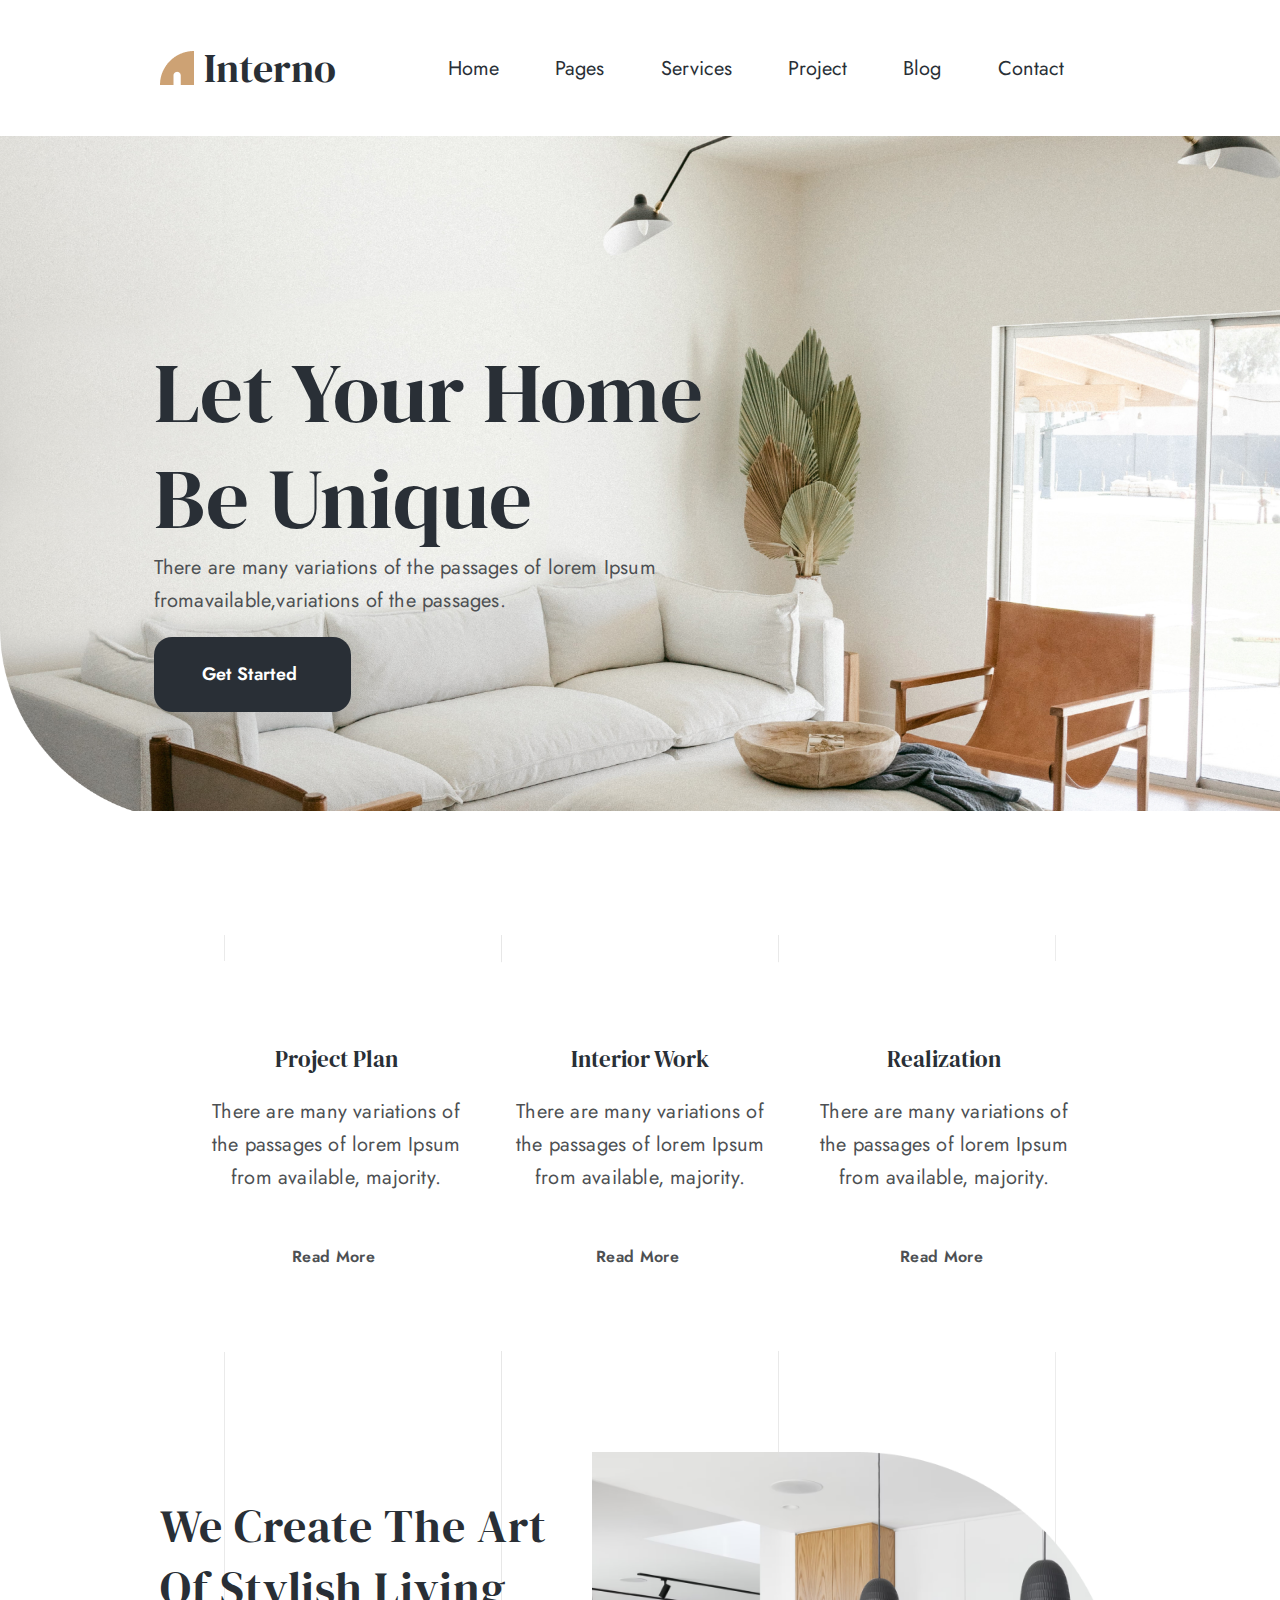
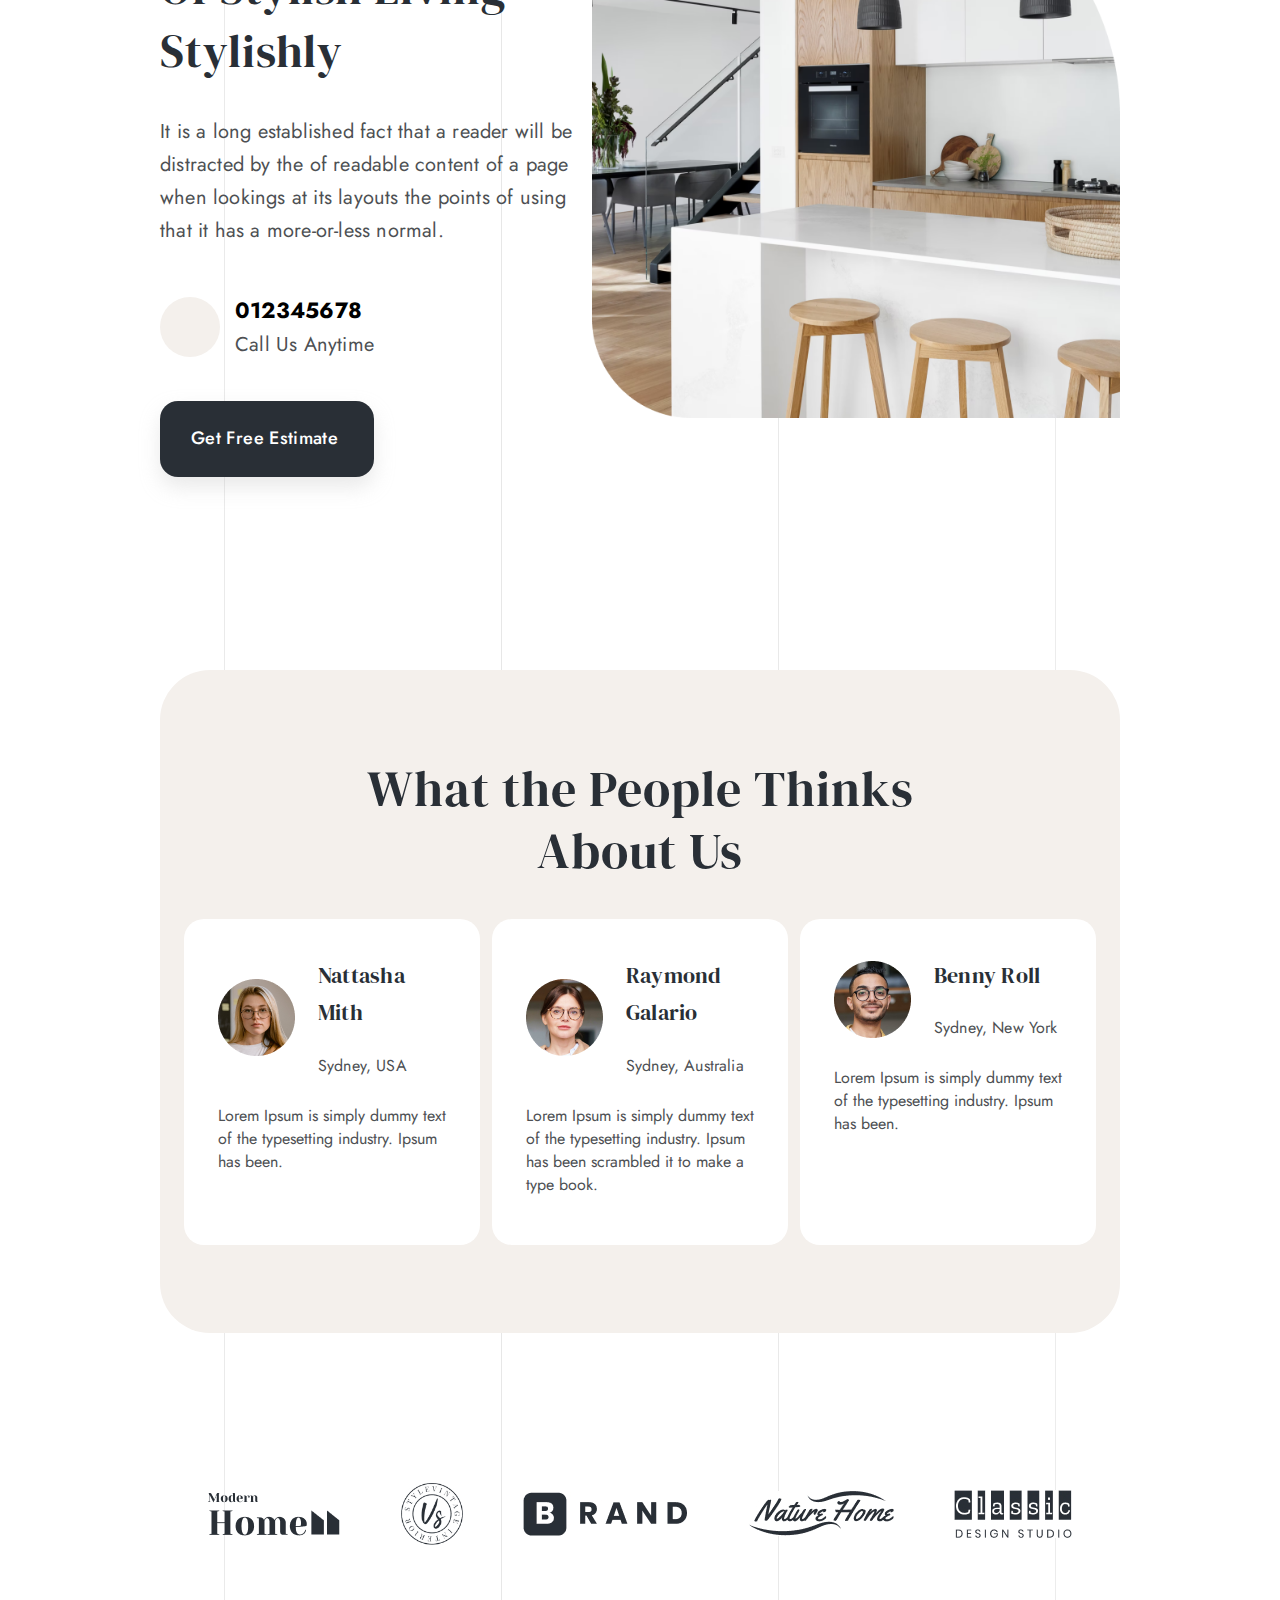
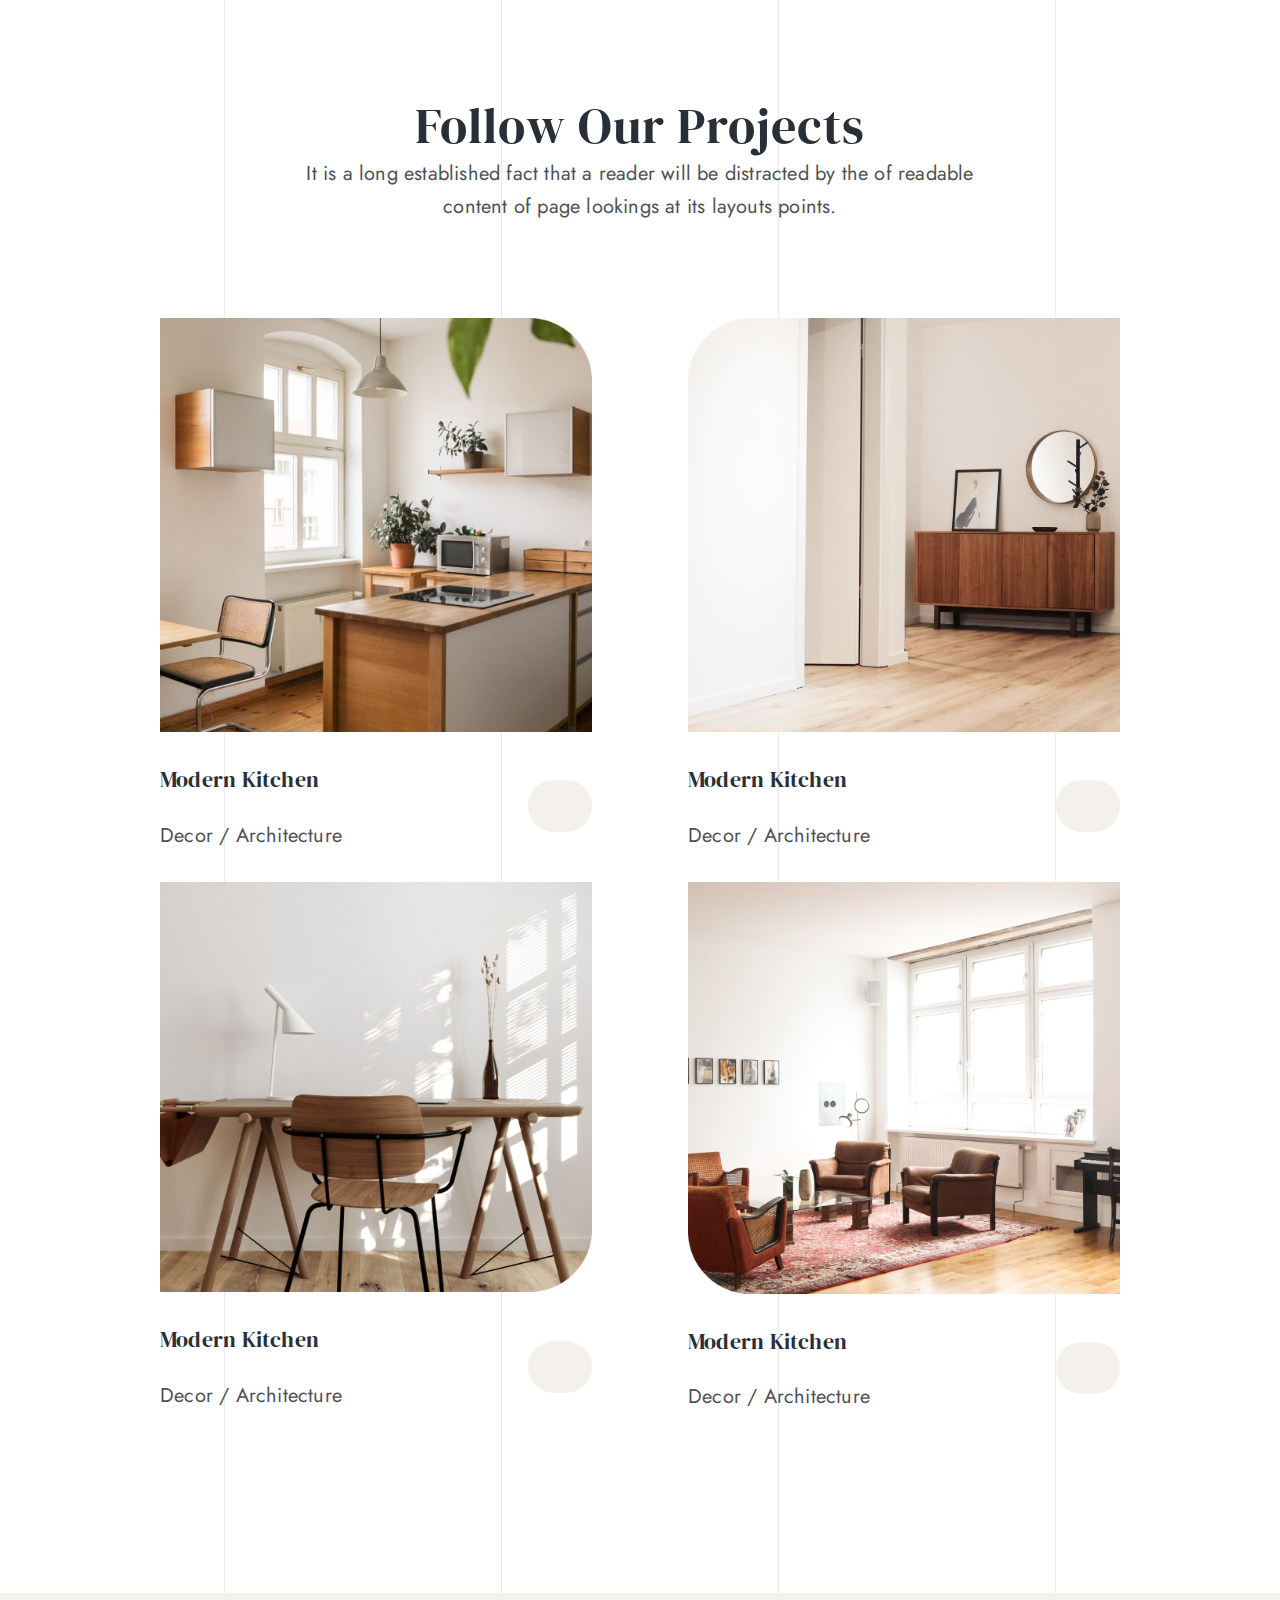
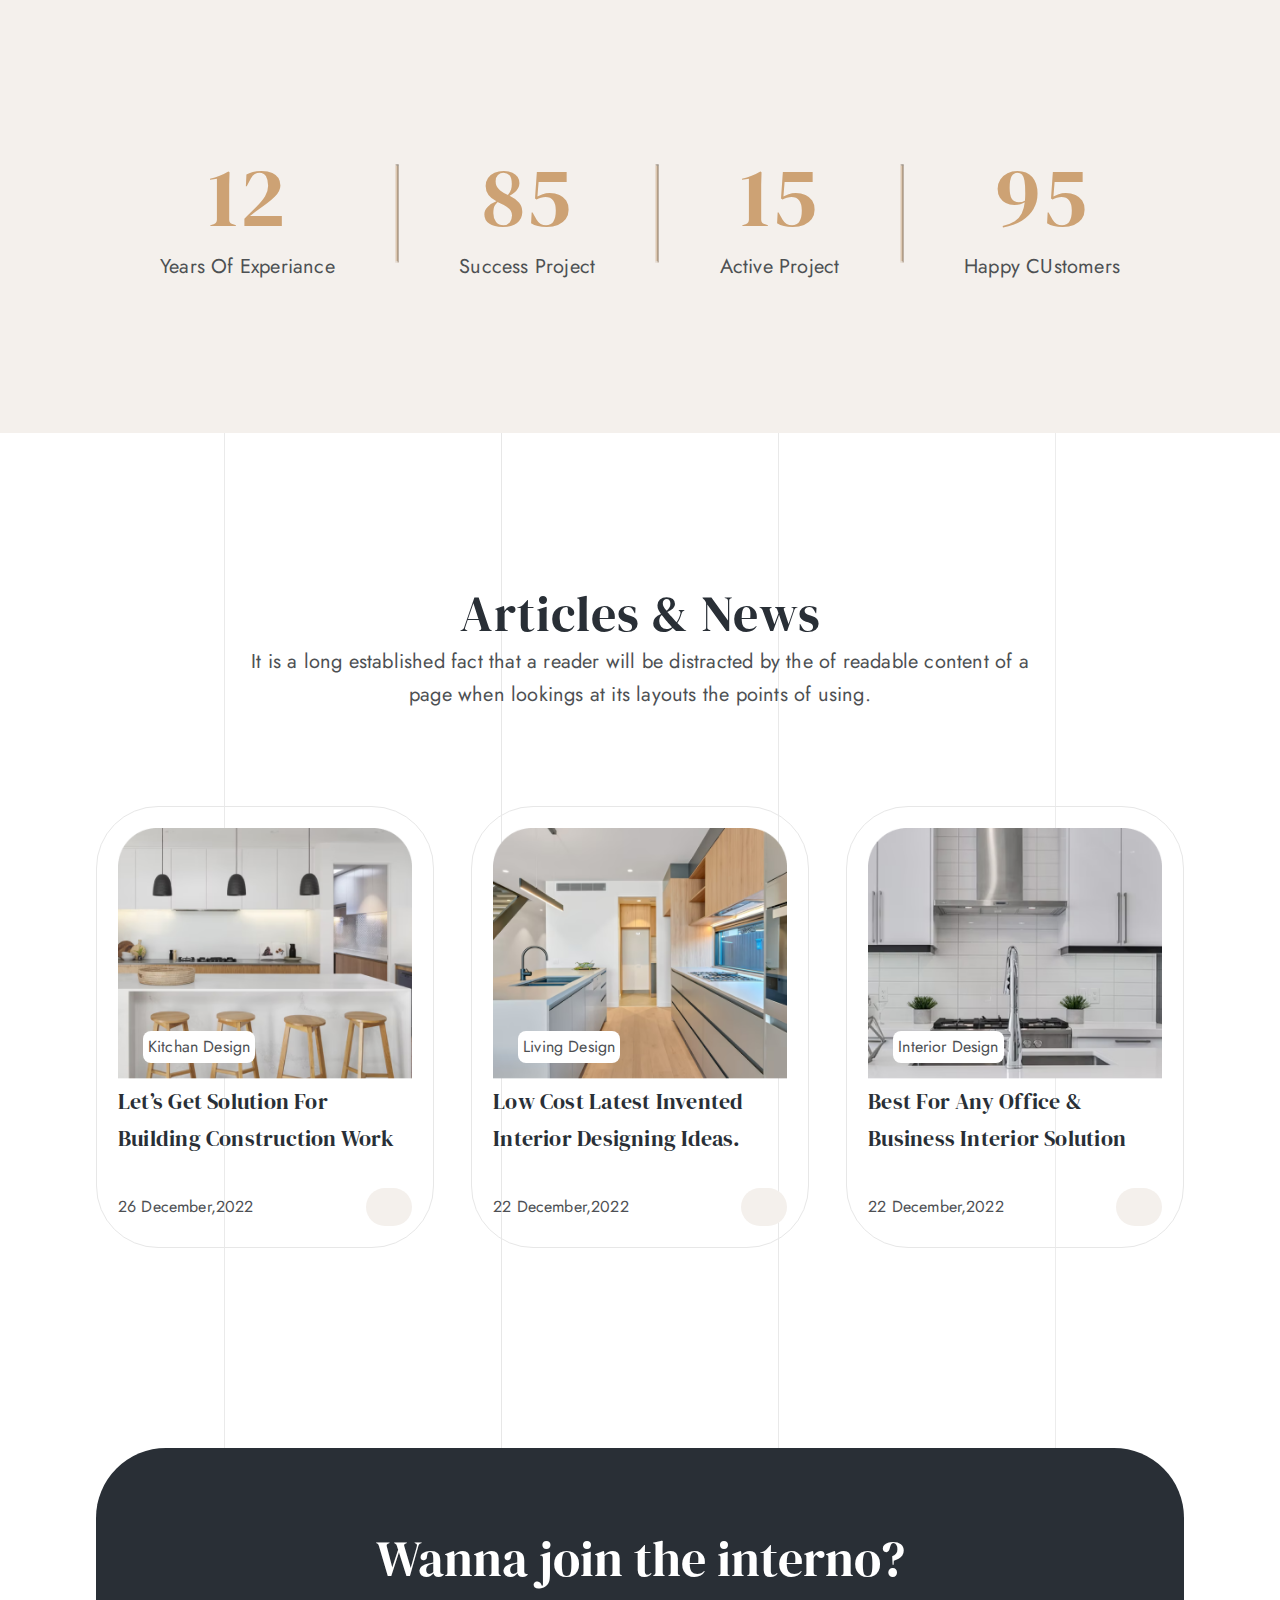
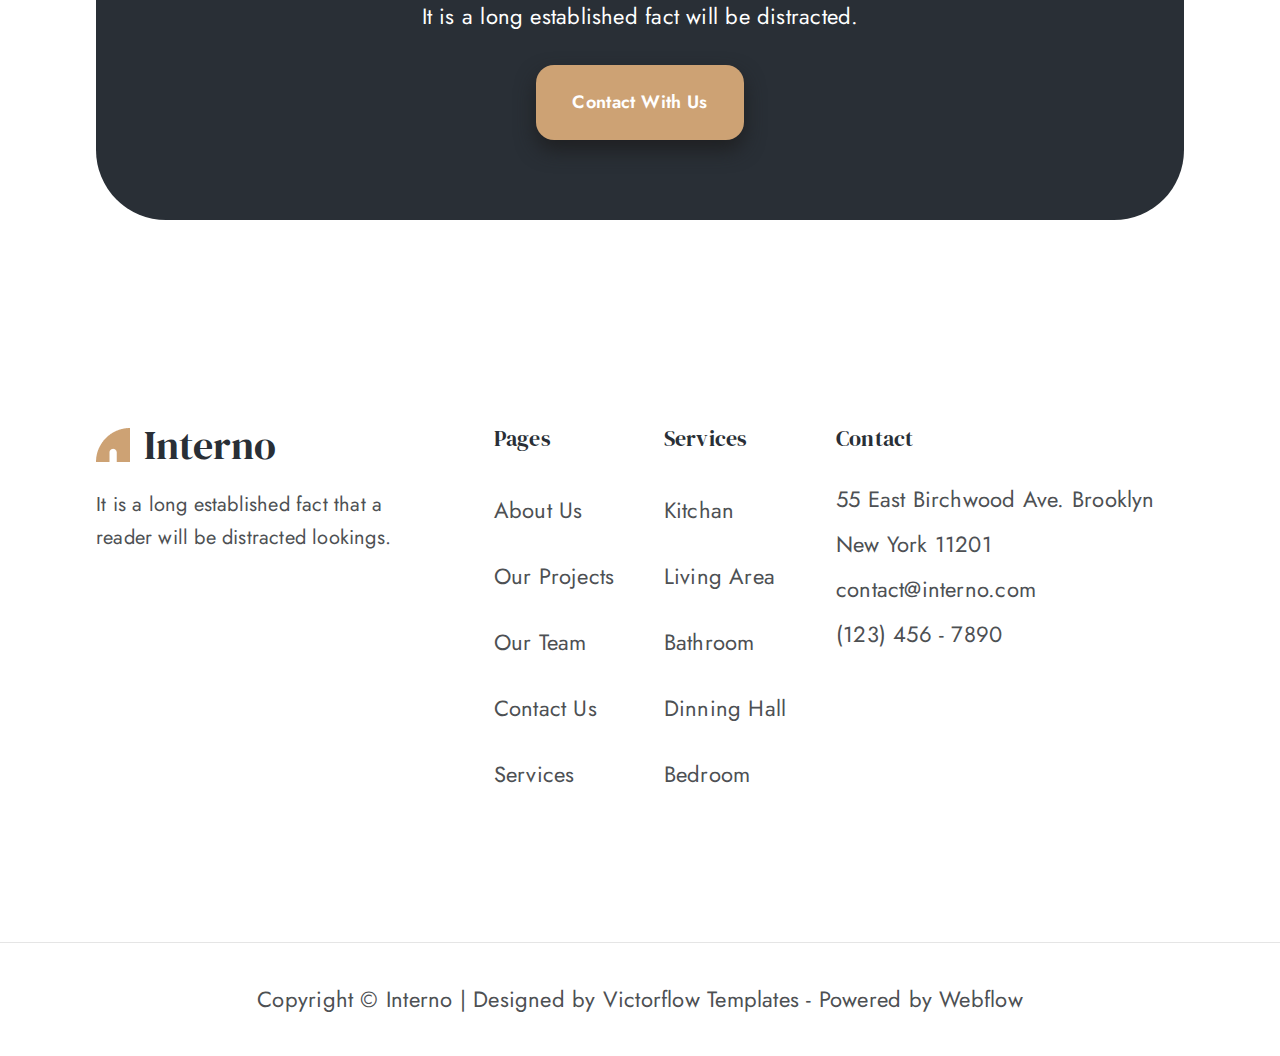
==== index.html @ 9d744a0c "Add files via upload" ====
<!DOCTYPE html>
<html lang="en">
<head>
    <meta charset="UTF-8">
    <meta name="viewport" content="width=device-width, initial-scale=1.0">
    <title>Interno Home</title>
    <link rel="stylesheet" href="css/style.css">
    <!-- font aweacome -->
    <link rel="stylesheet" href="https://site-assets.fontawesome.com/releases/v6.4.2/css/all.css">
    <!-- fonts -->
    <link rel="preconnect" href="https://fonts.googleapis.com">
    <link rel="preconnect" href="https://fonts.gstatic.com" crossorigin>
    <link href="https://fonts.googleapis.com/css2?family=DM+Serif+Display&display=swap" rel="stylesheet">
    <link href="https://fonts.googleapis.com/css2?family=Jost&display=swap" rel="stylesheet">
</head>
<body>
    <nav class="menu">
        <div class="logo">
            <a href="#">
                <img src="img/Logo.png" alt="">
                <h1>Interno</h1>
            </a>
        </div>
        <ul class="nav_items">
            <li><a href="#">Home</a></li>
            <li><a href="#">Pages</a></li>
            <li><a href="services.html">Services</a></li>
            <li><a href="project.html">Project</a></li>
            <li><a href="blog.html">Blog</a></li>
            <li><a href="#">Contact</a></li>
            <button class="search" onclick="search()"><i class="fa-regular fa-magnifying-glass"></i></button>
        </ul>
        <button class="menu_flex" onclick="menuFlex()">
            <i class="fa-regular fa-bars"></i>
        </button>
    </nav>
    <nav class="flex_menu">
        <ul class="nav_items_flex">
            <button class="close_menu" onclick="closeMenu()">
                <i class="fa-solid fa-xmark"></i>
            </button>
            <li><a href="#">Home</a></li>
            <li><a href="#">Pages</a></li>
            <li><a href="services.html">Services</a></li>
            <li><a href="project.html">Project</a></li>
            <li><a href="blog.html">Blog</a></li>
            <li><a href="#">Contact</a></li>
            <li><a href="about.html">About Us</a></li>
        </ul>
    </nav>
    <header class="header">
        <div class="head_info">
            <h2 class="head_h2">Let Your Home Be Unique</h2>
            <p class="p1">There are many variations of the passages of lorem Ipsum fromavailable,variations of the passages.</p>
            <button class="default_btn" onclick="get_started()">
                <span>Get Started</span>
                <i class="fa_arrow_right fa-light fa-arrow-right"></i>
            </button>
        </div>
    </header>
    <main>
        <div class="container">
            <div class="projects_head_list">
                <div class="projects_head_line">
                    <div class="projects_head_card">
                        <h4 class="h4">Project Plan</h4>
                        <p class="p2">There are many variations of the passages of lorem Ipsum from 
                            available, majority.
                        </p>
                        <div class="read_more_div">
                            <a href="#">Read More <i class="fa_arrow_right fa-light fa-arrow-right"></i></a>
                        </div>
                    </div>
                    <div class="projects_head_card">
                        <h4 class="h4">Interior Work</h4>
                        <p class="p2">There are many variations of the passages of lorem Ipsum from 
                            available, majority.
                        </p>
                        <div class="read_more_div">
                            <a href="#">Read More <i class="fa_arrow_right fa-light fa-arrow-right"></i></a>
                        </div>
                    </div>
                    <div class="projects_head_card">
                        <h4 class="h4">Realization</h4>
                        <p class="p2">There are many variations of the passages of lorem Ipsum from 
                            available, majority.
                        </p>
                        <div class="read_more_div">
                            <a href="#">Read More <i class="fa_arrow_right fa-light fa-arrow-right"></i></a>
                        </div>
                    </div>
                </div>
            </div>
            <div class="create_stylish_contact">
                <div class="csc_info">
                    <h3 class="h3_left">
                        We Create The Art Of Stylish Living Stylishly
                    </h3>
                    <p class="p1">
                        It is a long established fact that a reader will be distracted by the of readable content of a page 
                        when lookings at its layouts the points of using 
                        that it has a more-or-less normal.
                    </p>
                    <div class="csc_call_us">
                        <div class="csc_phone">
                            <button class="coll_btn">
                                <i style="color: #CDA274; font-size: 32px;" class="fa-regular fa-phone"></i>
                            </button>
                            <div class="csc_phone_info">
                                <span>012345678</span>
                                <p class="p1">Call Us Anytime</p>
                            </div>
                        </div>
                        <button class="large_btn" onclick="get_started()">
                            Get Free Estimate
                            <i class="fa_arrow_right fa-light fa-arrow-right"></i>
                        </button>
                    </div>
                </div>
                <div class="scs_img">
                    <img src="img/Image1.png" alt="">
                </div>
            </div>
            <div class="people_about_us">
                <h3 class="h3_center">What the People Thinks <br>
                    About Us</h3>
                <div class="people_about_us_cards">
                    <div class="people_about_us_card">
                        <div class="people_info_glav">
                            <img src="img/profile1.png" alt="">
                            <div class="people_info">
                                <h5 class="info_h5">Nattasha Mith</h5>
                                <p class="people_info_p">Sydney, USA</p>
                            </div>
                        </div>
                        <p>Lorem Ipsum is simply dummy 
                            text of the typesetting industry. 
                            Ipsum has been.</p>
                    </div>
                    <div class="people_about_us_card">
                        <div class="people_info_glav">
                            <img src="img/profile2.png" alt="">
                            <div class="people_info">
                                <h5 class="info_h5">Raymond Galario</h5>
                                <p class="people_info_p">Sydney, Australia</p>
                            </div>
                        </div>
                        <p>Lorem Ipsum is simply dummy 
                            text of the typesetting industry. 
                            Ipsum has been scrambled it 
                            to make a type book.</p>
                    </div>
                    <div class="people_about_us_card">
                        <div class="people_info_glav">
                            <img src="img/profile3.png" alt="">
                            <div class="people_info">
                                <h5 class="info_h5">Benny Roll</h5>
                                <p class="people_info_p">Sydney, New York</p>
                            </div>
                        </div>
                        <p>Lorem Ipsum is simply dummy 
                            text of the typesetting industry. 
                            Ipsum has been.</p>
                    </div>
                </div>
            </div>
            <div class="ad_logos">
                <img src="img/01.png" alt="">
                <img src="img/02.jpg" alt="">
                <img src="img/03.jpg" alt="">
                <img src="img/04.jpg" alt="">
                <img src="img/05.jpg" alt="">
            </div>
            <div class="follow_our_projects">
                <div class="head_txt">
                    <h3 class="h3_center">Follow Our Projects</h3>
                    <p class="p2">It is a long established fact 
                        that a reader will be distracted by 
                        the of readable content of page 
                        lookings at its layouts  points.</p>
                </div>
                <div class="follow_our_projects_main">
                    <div class="follow_our_projects_card">
                        <img src="img/card1.png" alt="">
                        <div class="follow_our_projects_card_bootm">
                            <div>
                                <h5 class="info_h5">Modern Kitchen</h5>
                                <p class="p1">Decor / Architecture</p>
                            </div>
                            <button class="more_btn" onclick="bedroomBtn()">
                                <i class="fa-solid fa-chevron-right"></i>
                            </button>
                        </div>
                    </div>
                    <div class="follow_our_projects_card">
                        <img src="img/card2.png" alt="">
                        <div class="follow_our_projects_card_bootm">
                            <div>
                                <h5 class="info_h5">Modern Kitchen</h5>
                                <p class="p1">Decor / Architecture</p>
                            </div>
                            <button class="more_btn" onclick="bedroomBtn()">
                                <i class="fa-solid fa-chevron-right"></i>
                            </button>
                        </div>
                    </div>
                    <div class="follow_our_projects_card">
                        <img src="img/card3.png" alt="">
                        <div class="follow_our_projects_card_bootm">
                            <div>
                                <h5 class="info_h5">Modern Kitchen</h5>
                                <p class="p1">Decor / Architecture</p>
                            </div>
                            <button class="more_btn" onclick="bedroomBtn()">
                                <i class="fa-solid fa-chevron-right"></i>
                            </button>
                        </div>
                    </div>
                    <div class="follow_our_projects_card">
                        <img src="img/card4.png" alt="">
                        <div class="follow_our_projects_card_bootm">
                            <div>
                                <h5 class="info_h5">Modern Kitchen</h5>
                                <p class="p1">Decor / Architecture</p>
                            </div>
                            <button class="more_btn" onclick="bedroomBtn()">
                                <i class="fa-solid fa-chevron-right"></i>
                            </button>
                        </div>
                    </div>
                </div>
            </div>
        </div>
        <div class="our_projects">
            <div class="our_projects_info">
                <div class="our_projects_info_section">
                    <h4 class="gold_h4">12</h4>
                    <p class="p2">Years Of Experiance</p>
                </div>
                <hr>
                <div class="our_projects_info_section">
                    <h4 class="gold_h4">85</h4>
                    <p class="p2">Success Project</p>
                </div>
                <hr>
                <div class="our_projects_info_section">
                    <h4 class="gold_h4">15</h4>
                    <p class="p2">Active Project</p>
                </div>
                <hr>
                <div class="our_projects_info_section">
                    <h4 class="gold_h4">95</h4>
                    <p class="p2">Happy CUstomers</p>
                </div>
            </div>
        </div>
            <div class="foot_main">
                <div class="articles_news">
                    <div class="head_txt">
                        <h3 class="h3_center">Articles & News</h3>
                        <p class="p2">
                            It is a long established fact that a reader will be distracted by the of readable content of a page when lookings at its layouts the points of using.
                        </p>
                    </div>
                
                    <div class="articles_news_box">
                        <div class="articles_news_card">
                            <div class="articles_news_img_card">
                                <img src="img/Photo1.png" alt="">
                                <div class="articles_news_img_info">
                                     <p class="small_p">Kitchan Design</p>
                                </div>
                            </div>
                            <div class="articles_news_info">
                                <h5 class="info_h5">
                                    Let’s Get Solution For Building Construction Work
                                </h5>
                                <div class="articles_news_bottom">
                                    <p class="small_p">26 December,2022 </p>
                                    <button class="news_btn">
                                        <i class="fa-solid fa-chevron-right"></i>
                                    </button>
                                </div>
                            </div>
                        </div>
                        <div class="articles_news_card">
                            <div class="articles_news_img_card">
                                <img src="img/photo2.png" alt="">
                                <div class="articles_news_img_info">
                                     <p class="small_p">Living Design</p>
                                </div>
                            </div>
                            <div class="articles_news_info">
                                <h5 class="info_h5">
                                    Low Cost Latest Invented Interior Designing Ideas.
                                </h5>
                            
                                <div class="articles_news_bottom">
                                    <p class="small_p">22 December,2022 </p>
                                    <button class="news_btn">
                                        <i class="fa-solid fa-chevron-right"></i>
                                    </button>
                                </div>
                            </div>
                        </div>
                        <div class="articles_news_card">
                            <div class="articles_news_img_card">
                                <img src="img/photo3.png" alt="">
                                <div class="articles_news_img_info">
                                     <p class="small_p">Interior Design</p>
                                </div>
                            </div>
                            <div class="articles_news_info">
                                <h5 class="info_h5">
                                    Best For Any Office & Business Interior Solution
                                </h5>
                                <div class="articles_news_bottom">
                                    <p class="small_p">22 December,2022 </p>
                                    <button class="news_btn">
                                        <i class="fa-solid fa-chevron-right"></i>
                                    </button>
                                </div>
                            </div>
                        </div>
                    </div>
                </div>
                <div class="wanna_join_interno">
                    <h3 class="white_h3">Wanna join the interno?</h3>
                    <p class="white_p">It is a long established fact  will be distracted.</p>
                    <button class="primary_btn" onclick="GoTooPricing()">
                        Contact With Us <i style="color: #292F36;" class="fa-regular fa-arrow-right"></i>
                    </button>
                </div>
            </div>
        </div>
    </main>
    <footer class="foot">
        <div class="foot_body">
            <div class="foot_section">
                <div class="foot_logo">
                    <a class="a_logo" href="#">
                        <img src="img/Logo.png" alt="">
                        <h1>Interno</h1>
                    </a>
                    <p class="p1">It is a long established fact that a reader will be distracted lookings.</p>
                    <div class="socials_foot">
                        <a href="#"><i class="fa-brands fa-facebook-f"></i></a>
                        <a href="#"><i class="fa-brands fa-twitter"></i></a>
                        <a href="#"><i class="fa-brands fa-linkedin-in"></i></a>
                        <a href="#"><i class="fa-brands fa-instagram"></i></a>
                    </div>
                </div>
            </div>
            <div class="foot_info">
                <h5 class="info_h5">Pages</h5>
                <a href="about.html">About Us</a>
                <a href="project.html">Our Projects</a>
                <a href="#">Our Team</a>
                <a href="#">Contact Us</a>
                <a href="services.html">Services</a>
            </div>
            <div class="foot_info">
                <h5 class="info_h5">Services</h5>
                <a href="project.html?activeBtn=Kitchan">Kitchan</a>
                <a href="project.html?activeBtn=LivingArea">Living Area</a>
                <a href="project.html?activeBtn=Bathroom">Bathroom</a>
                <a href="project.html?activeBtn=BedRoom">Dinning Hall</a>
                <a href="project.html?activeBtn=BedRoom">Bedroom</a>
            </div>
            <div class="foot_contact">
                <h5 class="info_h5">Contact</h5>
                <a href="#">55 East Birchwood Ave. Brooklyn New York 11201</a>
                <a href="#">contact@interno.com</a>
                <a href="#">(123) 456 - 7890</a>
            </div>
        </div>
    </footer>
    <div class="foot_bottom">
        <a class="a_foot" href="#">Copyright © Interno | Designed by Victorflow Templates - Powered by Webflow</a>
    </div>

    <script src="js/script.js"></script>
</body>
</html>
---- css/style.css ----
*{
    padding: 0;
    margin: 0;
}
body{
    background: #FFFFFF;
    background-image: url('../img/Line.png');
    background-position: center;
    background-repeat: no-repeat;
    background-size: 65%;
    max-width: 1920px;
    margin: 0 auto;
}
h1,h2,h3,h4,h5,h6{
    font-family: DM Serif Display;
    font-weight: 400;
    color: #292F36;
}
a{
    text-decoration: none;
}
a, p{
    font-family: jost;
}
p{
    color: #4D5053;
}
.mt200{
    margin-top: 200px;
}
.mb200{
    margin-bottom: 200px;
}
button{
    border-style: none;
    font-family: Jost;
    transition: .5s;
}
button:hover{
    cursor: pointer;
    opacity: .8;
}
.menu{
    width: 65%;
    margin: 0 auto;
    display: flex;
    align-items: center;
    justify-content: space-between;
    padding: 43px 0;
}
.menu a{
    text-decoration: none;
    color: #292F36;
}
.menu li{
    list-style: none;
}
.nav_items{
    display: flex;
    align-items: center;
    justify-content: space-between;
}
.flex_menu {
    display: none;
    position: fixed;
    width: 100%;
    top: -100%;
    right: 0;
    z-index: 1;
    background-color: white;
    box-shadow: 0px 4px 10px rgba(0, 0, 0, 0.1); 
    transition: top 0.5s cubic-bezier(0.25, 1, 0.5, 1);
}

.flex_menu.open {
    top: 0;
}


.nav_items_flex {
    height: 100vh;
    background: linear-gradient(135deg, #000000, #3f3832, #000000);
    padding: 50px 28px;
    display: flex;
    flex-direction: column;
    align-items: center;
}

.nav_items_flex a {
    position: relative;
    font-family: Jost;
    font-size: 45px;
    line-height: 25px;
    text-align: center;
    transition: color 0.3s ease;
    letter-spacing: 0.2em;
    line-height: 130px;
    color: #FFF7EF;
}
.close_menu{
    background: unset;
    color: #CDA274;
    font-size: 28px;
    position: absolute;
    right: 5%;
    top: 2%;
}
.nav_items_flex a::before {
    content: '';
    position: absolute;
    bottom: 0;
    left: 0;
    width: 0;
    height: 2px;
    background-color: #CDA274;
    transition: width 0.3s ease;
}

.nav_items_flex a:hover::before {
    width: 100%;
}
.menu_flex{
    background: unset;
    color: #CDA274;
    font-size: 28px;
    display: none;
}
.nav_items_flex li{
    list-style: none;
}
.logo{
    display: flex;
    align-items: center;
    justify-content: space-between;
}
h1{
    font-family: DM Serif Display;
    font-size: 40px;
    font-weight: 400;
    line-height: 50px;
    text-align: left;
}
.logo{
    box-sizing: border-box;
}
.logo a{
    display: flex;
    justify-content: space-between;
    align-items: center;
    font-size: 22px;
    font-weight: 400;
    line-height: 50px;
    text-align: left;

}
.logo img{
    width: 34px;
    height: 34px;
    margin-right: 10px;

}
.nav_items{
    width: 50%;
}
.nav_items a {
    position: relative;
    font-family: Jost;
    font-size: 20px;
    line-height: 25px;
    text-align: center;
    transition: color 0.3s ease;
}

.nav_items a::before {
    content: '';
    position: absolute;
    bottom: 0;
    left: 0;
    width: 0;
    height: 2px;
    background-color: #CDA274;
    transition: width 0.3s ease;
}

.nav_items a:hover::before {
    width: 100%;
}

.search{
    background: unset;
    border: none;
    color: #141414;
    font-size: 21px;
}
.header{
    position: relative;
    background-image: url('../img/background.png');
    height: 100vh;
    background-repeat: no-repeat;
    background-position: center;
    background-size: cover;
}
.head_h2{
    font-size: 85px;
    line-height: 106.25px;
    color: #292F36;
}
.head_info{
    width: 600px;
    position: absolute;
    left: 18%;
    top: 30%;
}
.p1{
    font-size: 22px;
    font-weight: 400;
    line-height: 33px;
    letter-spacing: 0.01em;
    text-align: left;
    color: #4D5053;
}
.default_btn{
    padding: 26px 48px;
    border: none;
    background: #292F36;
    box-shadow: 0px 10px 20px 0px #C0C0C059;
    gap: 10px;
    border-radius: 18px;
    margin-top: 20px;
    transition: .5s;
}
.default_btn:hover{
    opacity: .9;
}
.default_btn span{
    font-size: 18px;
    font-weight: 600;
    line-height: 22.5px;
    letter-spacing: 0.02em;
    text-align: center;
    color: #FFFFFF;
}
.fa_arrow_right{
    font-size: 16px;
    color: #CDA274;
    margin-left: 10px;
}
.main{
    width: 65%;
    margin: 0 auto;
}
.projects_head_list{
    width: 95%;
    margin: 0 auto;
    display: flex;
    justify-content: space-between;
    align-items: center;
    flex-direction: column;
    margin-bottom: 200px;
}
.projects_head_line{
    width: 100%;
    display: flex;
    justify-content: space-between;
    align-items: center;
}
.projects_head_line:not(:last-child){
    margin-bottom: 90px;
}
.projects_head_card {
    padding: 83px 20px;
    border-radius: 20px;
    width: 30%;
    margin: 0 auto;
    position: relative;
    overflow: hidden;
    background: #FFFFFF;
    transition: .5s;
}
.projects_head_card:hover{
    background: #F4F0EC;
    cursor: pointer;
}
.h4 {
    font-family: DM Serif Display;
    font-size: 25px;
    font-weight: 400;
    line-height: 31.25px;
    text-align: center;
    margin-bottom: 20px;
}

.p2 {
    font-size: 22px;
    font-weight: 400;
    line-height: 33px;
    letter-spacing: 0.01em;
    text-align: center;
}

.read_more_div {
    margin-top: 52px;
    display: flex;
    justify-content: center;
    align-items: center;
}

.read_more_div a {
    position: relative;
    font-size: 18px;
    font-weight: 600;
    line-height: 22.5px;
    letter-spacing: 0.02em;
    text-align: center;
    color: #4D5053;
    text-decoration: none;
    display: inline-flex;
    align-items: center;
}

.read_more_div a::after {
    content: '';
    position: absolute;
    bottom: 0;
    left: 50%;
    width: 0;
    height: 2px;
    background-color: #CDA274;
    transition: width 0.3s ease, left 0.3s ease;
    transform: translateX(-50%);
}

.read_more_div a:hover::after {
    width: calc(100% - 10px);
    left: 50%;
}

.fa_arrow_right {
    margin-left: 5px;
}
.create_stylish_contact{
    display: flex;
    align-items: flex-start;
    margin-bottom: 200px;
}
.csc_info{
    width: 45%;
    padding: 43px 0px;
}
.h3_left{
    font-family: DM Serif Display;
    font-size: 50px;
    font-weight: 400;
    line-height: 62.5px;
    letter-spacing: 0.02em;
    margin-bottom: 33px;
}
.csc_call_us{
    margin-top: 45px;
    width: 60%;
}
.csc_phone{
    display: flex;
    align-items: center;
    margin-bottom: 40px;
}
.large_btn{
    padding: 26px 31px;
    gap: 10px;
    border-radius: 18px;
    background: #292F36;
    box-shadow: 0px 10px 20px 0px #C0C0C059;
}
.large_btn{
    font-family: Jost;
    font-size: 18px;
    font-weight: 500;
    line-height: 22.5px;
    letter-spacing: 0.02em;
    text-align: center;
    color: #FFFFFF;
}
.large_btn i{
    font-size: 15px;
}

.coll_btn{
    background: #F4F0EC;
    padding: 30px;
    border-radius: 50px;
}
.csc_phone_info{
    display: flex;
    flex-direction: column;
    margin-left: 15px;
}
.csc_phone_info span{
    font-family: Jost;
    font-size: 24px;
    font-weight: 700;
    line-height: 36px;
    letter-spacing: 0.01em;
    text-align: left;
}
.scs_img{
    width: 55%;
}
.scs_img img{
    width: 100%;
}
.people_about_us{
    padding: 88px 0;
    border-radius: 50px;
    background-color: #F4F0EC;
}
.h3_center{
    font-family: DM Serif Display;
    font-size: 50px;
    font-weight: 400;
    line-height: 62.5px;
    letter-spacing: 0.02em;
    text-align: center;
}
.people_about_us_cards {
    display: flex;
    align-items: center;
    justify-content: space-between;
    width: 95%;
    margin: 0 auto;
    margin-top: 36px !important;
}

.people_about_us_card {
    border-radius: 20px;
    width: 25%;
    height: 220px;
    background: #FFFFFF;
    padding: 53px 37px;
    padding-bottom: 20px;
    overflow: hidden;
}

.people_info_glav {
    width: 100%;
    display: flex;
    align-items: center;
    margin-bottom: 25px;
}

.people_info_glav img {
    margin-right: 23px;
}

.people_info {
    box-sizing: border-box;
}

.info_h5 {
    font-size: 24px;
    font-weight: 400;
    line-height: 37.5px;
    letter-spacing: 0.01em;
    text-align: left;
    margin-bottom: 20px;
}

.people_info_p {
    font-family: Jost;
    font-size: 18px;
    font-weight: 400;
    line-height: 27px;
    letter-spacing: 0.01em;
    text-align: left;
}

.ad_logos{
    width: 90%;
    margin: 0 auto;
    display: flex;
    justify-content: space-between;
    align-items: center;
    margin-top: 150px;
    margin-bottom: 150px;
}
.ad_logos img{
    max-width: 100%;
    max-height: 62px;
}
.ad_logos img:not(:last-child) {
    margin-right: 10px;
}
.head_txt{
    width: 75%;
    margin: 0 auto;
    margin-bottom: 95px;
}
.follow_our_projects_main {
    margin-bottom: 150px;
    display: flex;
    flex-wrap: wrap;
    justify-content: space-between;
}

.follow_our_projects_card {
    flex: 0 0 45%;
    margin-bottom: 30px;
}

.follow_our_projects_card:nth-child(even) {
    margin-left: auto;
}

.follow_our_projects_card img {
    width: 100%;
}

.follow_our_projects_card_bootm {
    margin-top: 25px;
    width: 100%;
    display: flex;
    justify-content: space-between;
    align-items: center;
}

.more_btn {
    border-radius: 50px;
    padding: 26px 32px;
    background: #F4F0EC;
}

.more_btn i {
    font-size: 18px;
    transition: .5s;
}

.more_btn:hover {
    transform: scale(1.05);
}
.more_btn:hover i{
    color: #CDA274;
}
.our_projects{
    width: 100%;
    background: #F4F0EC;
}
.our_projects_info{
    width: 60%;
    display: flex;
    align-items: center;
    justify-content: space-between;
    margin: 0 auto;
    padding: 150px 0px;

}
.our_projects_info_section{
    display: flex;
    justify-content: space-between;
    align-items: center;
    flex-direction: column;
}
.gold_h4{
    font-family: DM Serif Display;
    font-size: 85px;
    font-weight: 400;
    line-height: 106.25px;
    letter-spacing: 0.02em;
    text-align: left;
    color: #CDA274;
}
.our_projects_info hr {
    transform: rotate(90deg);
    height: 1px;
    width: 10%;
    margin: 0;
    background: #CDA274;
}
.articles_news{
    box-sizing: border-box;
    margin-bottom: 200px;
}
.articles_news_box{
    display: flex;
    justify-content: space-between;
    align-items: center;
}
.articles_news_card{
    width: 27%;
    border: 1px solid #E7E7E7;
    padding: 21px;
    border-radius: 62px;
    gap: 10px;
    transition: .5s;
}
.articles_news_img_card{
    position: relative;
}
.articles_news_img_info{
    position: absolute;
    left: 25px;
    bottom: 20px;
    border-radius: 8px;
    padding: 4px 5px;
}
.articles_news_card:hover{
    background: #F4F0EC;
    cursor: pointer;
}
.articles_news_card:hover .news_btn{
    background: #FFFFFF;
}
.articles_news_card img{
    width: 100%;
}
.articles_news_img_info{
    background: #FFFFFF;
    position: absolute;
}
.foot_main{
    width: 65%;
    margin: 0 auto;
    margin-top: 200px;
    margin-bottom: 200px;
}
.articles_news_info{
    width: 100%;
}
.articles_news_bottom{
    width: 100%;
    margin-top: 30px;
    display: flex;
    justify-content: space-between;
    align-items: center;
}
.small_p{
    font-family: Jost;
    font-size: 16px;
    font-weight: 400;
    line-height: 24px;
    letter-spacing: 0.01em;
    text-align: left;

}
.news_btn{
    padding: 19px 23px;
    border-radius: 50px;
    background: #F4F0EC;
}
.news_btn:hover{
    transform: scale(1.1);
}
.news_btn:hover i{
    color: #CDA274;
}
.wanna_join_interno{
    max-width: 100%;
    border-radius: 70px;
    background: #292F36;
    padding: 80px 0;
    display: flex;
    flex-direction: column;
    align-items: center;
    margin-bottom: 135px;
}
.white_h3{
    font-family: DM Serif Display;
    font-size: 50px;
    font-weight: 400;
    line-height: 62.5px;
    text-align: center;
    color: #FFFFFF;
    margin-bottom: 10px;
}
.white_p{
    font-size: 22px;
    font-weight: 400;
    line-height: 33px;
    letter-spacing: 0.01em;
    text-align: center;
    color: #FFFFFF;
}
.primary_btn{
    margin-top: 32px;
    border-radius: 18px;
    padding: 26px 36px;
    background: #CDA274;
    box-shadow: 0px 10px 20px 0px #1F2022;
}
.primary_btn{
    font-family: Jost;
    font-size: 18px;
    font-weight: 600;
    line-height: 22.5px;
    letter-spacing: 0.02em;
    text-align: center;
    color: #FFFFFF;
}
.foot{
    width: 65%;
    margin: 0 auto;
    margin-bottom: 135px;
}
.foot_body{
    display: flex;
    justify-content: space-between;
    align-items: flex-start;
}
.a_logo{
    width: 180px;
    display: flex;
    justify-content: space-between;
    align-items: center;
    font-size: 22px;
    font-weight: 400;
    line-height: 50px;
    text-align: left;
    margin-bottom: 18px;
}
.foot_section{
    width: 32%;
}
.foot_logo{
    box-sizing: border-box;
    display: flex;
    justify-content: space-between;
    flex-direction: column;
}
.foot_bottom{
    border-top: 1px solid #E5E5E5;
    text-align: center;
    padding: 40px 0;
}
.a_foot{
    font-family: Jost;
    font-size: 22px;
    font-weight: 400;
    line-height: 33px;
    letter-spacing: 0.01em;
    color: #4D5053;
}
.socials_foot{
    margin-top: 30px;
    max-width: 230px;
    display: flex;
    justify-content: space-between;
    align-items: center;
}
.socials_foot a{
    color: #292F36;
    font-size: 18px;
}
.foot_info {
    display: flex;
    flex-direction: column;
    align-items: flex-start;
}

.foot_info a {
    position: relative;
    font-size: 22px;
    font-weight: 400;
    line-height: 66px;
    letter-spacing: 0.01em;
    text-align: left;
    color: #4D5053;
    text-decoration: none;
    transition: color 0.3s;
}

.foot_info a::before {
    content: '';
    position: absolute;
    bottom: 0;
    left: 0;
    width: 100%;
    height: 2px;
    background-color: #4D5053;
    visibility: hidden;
    transform: scaleX(0);
    transition: transform 0.3s ease, visibility 0.3s ease;
}

.foot_info a:hover::before {
    visibility: visible;
    transform: scaleX(1);
}

.foot_info a:hover {
    color: #000000;
}
.foot_contact{
    width: 32%;
    display: flex;
    flex-direction: column;
    align-items: flex-start;
}
.foot_contact a{
    font-size: 22px;
    font-weight: 400;
    line-height: 45px;
    letter-spacing: 0.01em;
    text-align: left;
    color: #4D5053;
    transition: .5s;
}
.foot_contact a:hover{
    color: #000000;
}
.card_info_img{
    width: 50%;
    border-radius: 50px;
}
.card_info_img img{
    width: 100%;
    border-radius: 50px;

}
.header_pages{
    height: 34vh;
    background-size: cover;
    background-position: center;
    background-repeat: no-repeat;
    position: relative;
}
.header_pages_block{
    position: absolute;
    min-width: 500px;
    bottom: 0px;
    left: 50%;
    right: 50%;
    transform: translate(-50%, 0);
    background: #FFFFFF;
    padding: 52px 41px;
    border-top-left-radius: 37px;
    border-top-right-radius: 37px;
}
.h2_center{
    font-family: DM Serif Display;
    font-size: 50px;
    font-weight: 400;
    line-height: 62.5px;
    text-align: left;
    color: #292F36;
    text-align: center;
}
main{
    box-sizing: border-box;
}
.container{
    width: 65%;
    margin: 200px auto;
}
.mb200{
    margin-bottom: 200px;
}
.interior{
    width: 75%;
    margin: 0 auto;
    position: relative;
    margin-bottom: 50px;
}
.interionr_info{
    position: absolute;
    top: 50%;
    left: 50%;
    transform: translate(-50%, -50%);
    padding: 62px;
    width: 77%;
}
.interior img{
    width: 100%;
}
.interionr_info h4{
    font-family: DM Serif Display;
    font-size: 85px;
    font-style: italic;
    font-weight: 400;
    line-height: 0px;
    letter-spacing: 0.02em;
    text-align: center;
    color: #292F36;
    margin-bottom: 27px;
}
.h3_italic{
    font-family: DM Serif Display;
    font-size: 35px;
    font-style: italic;
    font-weight: 400;
    line-height: 43.75px;
    letter-spacing: 0.02em;
    text-align: center;
    margin-bottom: 35px;
}
.grey_p{
    font-family: Jost;
    font-size: 25px;
    font-weight: 400;
    line-height: 37.5px;
    letter-spacing: 0.01em;
    text-align: center;
    color: #4D5053;
}
.card_box{
    display: flex;
    justify-content: space-between;
    align-items: flex-start;
    margin-top: 150px;
    margin-bottom: 150px;
}
.card_info_box{
    width: 40%;
}

.card_info_box p{
    margin-bottom: 41px;
}
.card_h3{
    font-size: 50px;
    font-weight: 400;
    line-height: 62.5px;
    letter-spacing: 0.02em;
    text-align: left;
    margin-bottom: 20px;
}
.main_about_us{
    background: #F4F0EC;
}
.main_about_us_box{
    padding: 185px 0;
    width: 65%;
    margin: 0 auto;
}
.main_asbout_us_cards{
    margin-top: 40px;
    display: flex;
    justify-content: space-between;
    align-items: stretch;
}
.main_asbout_us_card{
    width: 30%;
    transition: .5s;
}
.main_asbout_us_card:not(:last-child){
    margin-right: 22px;
}
.main_asbout_us_card:hover{
    transform: scale(1.025);
    cursor: pointer;
}
.main_asbout_us_card img{
    width: 100%;
    border-radius: 20px;
}
.main_asbout_us_card_info {
    width: 100%;
    height: 100%;
    display: none;
    flex-direction: column;
    align-items: center;
    justify-content: space-between;
    background: #FFFFFF;
    padding: 20% 0;
    border-radius: 20px;
    text-align: center;
    box-sizing: border-box;
}

.small_h4{
    font-family: DM Serif Display;
    font-size: 25px;
    font-weight: 400;
    line-height: 37.5px;
    letter-spacing: 0.01em;
    text-align: center;
    color: #292F36;
}
.p3{
    font-family: Jost;
    font-size: 18px;
    font-weight: 400;
    line-height: 27px;
    letter-spacing: 0.01em;
    text-align: center;
    color: #4D5053;
}
.about_us_card_socials {
    display: flex;
    justify-content: space-between;
    align-items: center;
    width: 75%;
    margin: 25px auto;
}
.about_us_card_socials i{
    font-size: 18px;
    color: #292F36;
    transition: .5s;
}
.about_us_card_socials i:hover{
    transform: scale(1.1);
}
.a_card{
    font-size: 18px;
    font-weight: 400;
    line-height: 27px;
    letter-spacing: 0.01em;
    color: #4D5053;
}
.project_form{
    width: 45%;
    margin: 215px auto;
    display: flex;
    flex-direction: column;
    align-items: center;
}
.form_project{
    width: 100%;
    margin: 77px 0;
    margin-bottom: 77px;
}
.form_project label{
    font-family: Jost;
    font-size: 22px;
    font-weight: 400;
    line-height: 33px;
    letter-spacing: 0.01em;
    text-align: left;
    color: #4D5053;
}
.form_group{
    width: 100%;
    display: flex;
    justify-content: space-between;
    align-items: center;
    margin-bottom: 57px;
}
.form_group input{
    width: 45%;
}
.form_project input{
    border-style: none;
    border-bottom: 1px solid #000000;
    font-family: Jost;
    font-size: 22px;
    font-weight: 400;
    line-height: 33px;
    letter-spacing: 0.01em;
    text-align: left;
    padding-bottom: 13px;
}
.form_project input:focus-visible{
    outline: none;
}
.form_txt_info{
    width: 100%;
    display: flex;
    flex-direction: column;
    align-items: flex-start;
}
.form_txt_info input{
    width: 100%;
    margin-top: 50px;
}

/* services */
.beige{
    background: #F4F0EC;
    border-radius: 70px;
}
.beige_main{
    width: 90%;
    margin: 0 auto;
    padding: 160px 0;
    margin-bottom: 200px;
}
.beige_head{
    width: 90%;
    margin: 0 auto;
    margin-bottom: 100px;
}
.beige_body{
    display: flex;
    justify-content: space-between;
    align-items: center;
}
.beige_body:not(:last-child){
    margin-bottom: 70px;
}
.beige_body_img{
    width: 40%;
}
.beige_body_img img{
    max-width: 100%;
    border-radius: 0px 123px 123px 326px;
}
.beige_body_box{
    box-sizing: border-box;
    width: 50%;
}
.beige_body_box_head{
    display: flex;
    justify-content: space-between;
    align-items: center;
    margin-bottom: 58px;
}
.beige_body_box_head img{
    max-width: 100%;
}
.beige_h5{
    font-size: 120px;
    font-weight: 400;
    line-height: 150px;
    text-align: center;
    color: #FFFFFF;
}
.beige_block{
    box-sizing: border-box;
}
.h4_beige{
    font-family: DM Serif Display;
    font-size: 35px;
    font-weight: 400;
    line-height: 43.75px;
    color: #292F36;
    text-align-last: left;
    margin-bottom: 10px;
}
.services_single_box{
    display: flex;
    justify-content: space-between;
    align-items: flex-start;
}
.services_single_title{
    width: 40%;
}
.gold_span{
    font-family: Jost;
    font-size: 25px;
    font-weight: 400;
    line-height: 37.5px;
    letter-spacing: 0.01em;
    text-align: left;
    color: #CDA274;
}
.services_single_info{
    max-width: 57%;
}
.services_single_info p:not(:last-child){
    margin-bottom: 28px;
}
.single_video {
    width: 100%;
    position: relative;
    border-radius: 70px;
    overflow: hidden;
    border-radius: 100px;
}

.single_video video {
    max-width: 100%;
    display: block;
    border-radius: 100px;
}

.play_video_btn {
    position: absolute;
    top: 50%;
    left: 50%;
    transform: translate(-50%, -50%);
    padding: 30px 40px;
    background-color: #FFFFFF;
    border-radius: 50%;
    font-size: 25px;
    color: #CDA274;
    opacity: 1;
    z-index: 1;
    transition: opacity 0.3s ease;
    border: none;
    cursor: pointer;
}
.video-js::-webkit-media-controls-play-button {
    display: none;
}
.video-js::-webkit-media-controls-start-playback-button {
    display: none;
}
.single_title_flex{
    width: 95%;
    display: flex;
    justify-content: space-evenly;
    align-items: center;
    margin: 150px auto;
}
.single_title_flex hr{
    width: 250px;
    border: 1px solid #CECECE;
    transform: rotate(90deg);
    transform-origin: center center;
}
.single_title_box{
    width: 45%;
}
.single_title_div{
    display: flex;
    justify-content: space-between;
    align-items: flex-start;
    flex-direction: column;
}
.single_title_div span{
    font-family: DM Serif Display;
    font-size: 20px;
    font-weight: 400;
    line-height: 25px;
    letter-spacing: 0.02em;
    text-align: left;
    color: #CDA274;
    margin-right: 15px;
}
.pricing{
    width: 93%;
    margin: 0 auto;
    display: flex;
    justify-content: space-between;
    align-items: center;
}
.pricing_box{
    width: 30%;
    background: #F4F0EC;
    border-radius: 33px;
    padding: 64px 0;
    text-align: center;
}
.pricing_box h4{
    margin-bottom: 0;
}
.pricing_h2{
    font-family: DM Serif Display;
    font-size: 85px;
    font-weight: 400;
    line-height: 127.5px;
    letter-spacing: 0.01em;
    text-align: center;
    color: #292F36;
    transition: .5s;
}
.pricing_box hr{
    width: 100%;
    border: 1px solid #CDA274;
    margin-top: 37px;
    margin-bottom: 25px;
}
.pricing_box_body{
    width: 90%;
    margin: 0 auto;
}
.small_p_centr{
    font-size: 20px;
    font-weight: 400;
    line-height: 50px;
    letter-spacing: 0.01em;
    text-align: center;
    color: #4D5053;
}
.pricing_btn{
    margin-top: 28px;
    padding: 26px 48px;
    background: unset;
    border-radius: 18px;
    box-shadow: 0px 10px 20px 0px #C0C0C059;
    background: #CDA274;
}
.pricing_btn{
    font-family: Jost;
    font-size: 18px;
    font-weight: 600;
    line-height: 22.5px;
    letter-spacing: 0.02em;
    text-align: center;
    color: #F4F0EC;
}
.pricing_btn i{
    font-size: 16px;
    color: #292F36;
    margin-left: 10px;
}
.pricing_box:hover{
    cursor: pointer;
}
.pricing_box:hover .pricing_btn{
    background: #292F36;
    box-shadow: 0px 10px 20px 0px #C0C0C059;
    opacity: 1;
}
.pricing_box:hover .pricing_btn i{
    color: #CDA274;
}
.pricing_box:hover .pricing_h2{
    color: #CDA274 !important;
}
.projects_main{
    width: 100%;
    box-sizing: border-box;
}
.projects_nav{
    width: 90%;
    margin: 0 auto;
    display: flex;
    justify-content: space-between;
    border: 1px solid #CDA274;
    border-radius: 18px;
}
.projects_nav_div{
    width: 25%;
}
.projects_btn{
    width: 100%;
    background: unset;
    padding: 25px 65px;
}

.projects_btn{
    font-family: Jost;
    font-size: 18px;
    font-weight: 600;
    line-height: 22.5px;
    letter-spacing: 0.02em;
    text-align: center;
    color: #292F36;
    border-radius: 18px;
}
.projects_btn:hover{
    background: #CDA274;
}
.projects_btn_active{
    opacity: 1;
    background: #CDA274;
    color: #FFFFFF;
}
.projects_body {
    margin-top: 60px;
    overflow: hidden;
    border-bottom: 1px solid #CECECE;
}

.projects_body_card {
    width: 48%;
    margin-bottom: 35px;
    margin-bottom: 33px;
}

.projects_body_card img {
    width: 100%;
}
.card_left{
    float: left;
    margin-right: 30px;
}
.card_right{
    float: right;
}



.project_data_main{
    margin: 0px auto;
}
.project_details_info{
    display: flex;
    justify-content: space-between;
    align-items: center;
}
.project_details_data{
    width: 30%;
    display: flex;
    justify-content: space-between;
    align-items: center;
    flex-direction: column;
    background: #F4F0EC;
    padding: 55px 84px;
    border-radius: 70px;
}
.project_details_data_line{
    width: 100%;
    display: flex;
    justify-content: space-between;
    align-items: center;
}
.project_span{
    font-family: DM Serif Display;
    font-size: 22px;
    font-weight: 400;
    line-height: 33px;
    letter-spacing: 0.01em;
    text-align: left;
    color: #4D5053;
}
.project_details_title{
    width: 50%;
}
.magnifying_glass {
    margin-top: 100px;
    width: 100%;
    position: relative;
    display: inline-block;
    overflow: hidden;
}

.magnifying_glass img {
    display: block;
    width: 100%;
    height: auto;
    transition: transform 0.3s ease;
}

.zoom-lens {
    position: absolute;
    border: 1px solid #ccc;
    opacity: 0;
    pointer-events: none;
    transition: opacity 0.3s ease;
    border-radius: 100px;
    background: #FFFFFF;
}

.magnifying_glass:hover .zoom-lens {
    opacity: 1;
}
.zoom-lens i{
    font-size: 38px;
    color: #CDA274;
}
.lastet_post_div{
    margin-bottom: 150px;
}
.lastet_post{
    width: 95%;
    margin: 0 auto;
    margin-top: 50px;
    display: flex;
    justify-content: space-between;
    align-items: center;
}
.lastet_post_img{
    width: 50%;
}
.lastet_post_img img{
    width: 100%;
    border-radius: 50px;
}
.lastet_post_title{
    width: 40%;
}
.articles_news_body{
    box-sizing: border-box;
}
.articles_news_body .articles_news_box:not(:last-child){
    margin-bottom: 30px;
}





















@media (max-width: 1700px) {
    .main {
        width: 70%;
    }
    .nav_items {
        width: 70%;
    }
    .people_about_us_card {
        height: 250px;
    }
    .header {
        height: 75vh;
    }
}

@media (max-width: 1440px) {
    header {
        height: 75vh;
    }
    .main {
        width: 85%;
    }
    .menu {
        width: 75%;
    }
    .head_info {
        left: 12%;
    }
    .p2,
    .p1 {
        font-size: 20px;
    }
    .h4 {
        font-size: 23px;
    }
    .h3_left {
        font-size: 46px;
    }
    .read_more_div a {
        font-size: 16px;
    }
    .scs_img {
        width: 55%;
    }
    .info_h5 {
        font-size: 22px;
    }
    .create_stylish_contact {
        justify-content: space-between;
        margin-bottom: 150px;
    }
    .people_info_p {
        font-size: 16px;
    }
    .csc_phone_info span {
        font-size: 22px;
    }
    .people_about_us_card {
        height: 250px;
        padding: 38px 34px;
    }
    .our_projects_info {
        width: 75%;
    }
    .foot_main {
        width: 85%;
        margin-top: 150px;
    }
    .articles_news {
        margin-bottom: 200px;
    }
    .foot_main,
    .foot {
        width: 85%;
    }
    .projects_head_list{
        margin-bottom: 100px;
    }
    .container {
        margin: 150px auto;
        width: 75%;
    }
    .interior {
        width: 95%;
    }
    .card_box {
        margin-top: 100px;
        margin-bottom: 100px;
    }
    .card_info_box {
        width: 45%;
    }
    .main_about_us_box {
        padding: 145px 0;
    }
    .project_form {
        width: 75%;
        margin: 125px auto;
    }
    .interionr_info h4 {
        font-size: 75px;
    }
    .h3_italic {
        font-size: 32px;
    }
    .grey_p {
        font-size: 23px;
    }


    .services_single_box{
        flex-direction: column;
    }
    .services_single_title{
        width: 100%;
    }
    .services_single_title .h3_left{
        text-align: center; 
    }
    .services_single_info{
        max-width: 100%;
    }
    .single_title_flex{
        flex-direction: column;
    }
    .single_title_box{
        width: 80%;
        align-content: inherit;
        text-align: center;
    }
    .single_title_flex hr{
        transform: unset;
        transform-origin: unset;
        width: 100%;
    }
    .single_title_box:not(:last-child){
        margin-bottom: 50px;
    }
    .single_title_box:last-child{
        margin-top: 50px;
    }
    .single_title_div{
        align-items: center;
    }

    .pricing{
        flex-direction: column;
    }
    .pricing_box{
        width: 80%;
    }
    .pricing_box:not(:last-child){
        margin-bottom: 50px;
    }
    .pricing_h2{
        font-size: 85px;
    }
    .small_p_centr{
        font-size: 28px;
    }
    .projects_btn{
        padding: 25px 0px;
    }
}

@media (max-width: 1024px) {
    .project_details_info{
        flex-direction: column-reverse;
    }
    .project_details_title{
        width: 100%;
    }
    .project_details_title h3{
        text-align: center;
    }
    .project_details_data{
        margin-top: 50px;
        width: 40%;
    }
    .menu {
        width: 85%;
    }
    .container {
        width: 85%;
        margin: 100px auto;
    }
    .card_h3 {
        font-size: 40px;
    }
    .create_stylish_contact {
        flex-direction: column-reverse;
    }
    .csc_info {
        width: 80%;
        margin: 0 auto;
    }
    .csc_call_us {
        width: 90%;
        display: flex;
        justify-content: space-between;
        align-items: center;
    }
    .csc_phone {
        margin-bottom: 0px;
    }
    .scs_img {
        width: 80%;
        margin: 0 auto;
    }
    .people_about_us {
        padding: 80px 0;
    }
    .h3_center {
        font-size: 46px;
    }
    .people_about_us_card {
        margin-right: 0;
        height: 300px;
        padding: 32px 20px;
    }

    .people_info_glav {
        flex-direction: column;
    }
    .people_info_glav img {
        margin-right: 0;
    }
    .info_h5,
    .people_info_p {
        text-align: center;
        font-size: 20px;
    }
    .ad_logos {
        padding: 0;
        width: 90%;
        margin: 0 auto;
        display: flex;
        margin: 100px auto;
        max-width: 95%;
        overflow: hidden;
    }
    .ad_logos img {
        overflow: hidden;
        max-width: 100%;
    }
    .our_projects_info {
        width: 85%;
    }
    .foot_main {
        margin-top: 100px;
        margin-bottom: 100px;
    }
    .articles_news_card:not(:last-child) {
        margin-right: 20px;
    }
    .news_btn {
        padding: 15px 18px;
    }
    .articles_news {
        margin-bottom: 100px;
    }
    .foot {
        margin-bottom: 75px;
        margin: 0 auto;
    }
    .foot_body a {
        font-size: 16px;
    }
    .a_foot {
        font-size: 18px;
    }
    .nav_items {
        display: none;
    }
    .menu_flex {
        display: block;
    }
    .head_h2 {
        font-size: 75px;
    }
    .small_h4 {
        font-size: 24px;
    }
    .main_about_us_box {
        width: 85%;
    }
    .projects_head_card {
        padding: 33px 20px;
    }
    .beige_main{
        padding: 120px 0;
        margin-bottom: 150px;
    }
    .projects_body_card {
        width: 47%;
    }
}

@media (max-width: 800px) {
    .lastet_post{
        flex-direction: column;
    }
    .projects_head_line {
        flex-direction: column;
    }
    .lastet_post_img{
        width: 80%;
    }
    .lastet_post_title{
        width: 70%;
    }


    .card_box:not(:last-child){
        flex-direction: column-reverse;
        align-items: center;
    }
    .card_box:last-child{
        flex-direction: column;
    }
    .card_info_box h3{
        text-align: center;
    }
    .card_info_img{
        width: 90%;
        margin: 0 auto;
        margin-bottom: 40px;
    }
    .card_info_box{
        width: 90%;
        text-align: center;
    }
    .card_info_box p{
        text-align: center;
    }
    .projects_head_card {
        width: 65%;
        padding: 25px 30px;
        padding-bottom: 60px;
        border-bottom: 2px solid #3f3832;
        box-shadow: 0px 0px 20px rgba(0, 0, 0, 57%);

    }
    .projects_head_card:not(:last-child) {
        margin-bottom: 25px;
    }
    .read_more_div a {
        font-size: 20px;
        color: #000000;
    }
    .follow_our_projects_card:nth-child(even) {
        margin-left: 0;
    }
    .csc_info {
        width: 100%;
    }
    .csc_info h3 {
        text-align: center;
    }
    .people_about_us_cards {
        flex-direction: column;
    }
    .people_about_us_card {
        width: 80%;
        height: 240px;
        margin-right: 0;
    }
    .people_about_us_card h5 {
        font-size: 30px;
    }
    .people_about_us_card p {
        font-size: 22px;
        text-align: center;
    }
    .people_about_us_card:not(:last-child) {
        margin-bottom: 20px;
    }
    .articles_news_box {
        flex-direction: column;
    }
    .articles_news_card {
        width: 80%;
    }
    .articles_news_info h5 {
        font-size: 30px;
        text-align: left;
    }
    .articles_news_card:not(:last-child) {
        margin-right: 0;
        margin-bottom: 20px;
    }
    .articles_news_bottom {
        justify-content: space-evenly;
    }
    .news_btn {
        padding: 20px 23px;
    }
    .small_p {
        font-size: 20px;
    }
    .foot_body {
        flex-direction: column;
        align-items: center;
    }
    .foot_section {
        width: 80%;
        display: flex;
        flex-direction: column;
        align-items: center;
    }
    .foot_logo {
        display: flex;
        flex-direction: column;
        align-items: center;
    }
    .socials_foot {
        width: 70%;
    }
    .foot_body div {
        width: 80%;
        margin: 0 auto;
        align-items: center;
    }
    .foot_body a {
        font-size: 24px;
        text-align: center;
    }
    .foot_body div:not(:last-child) {
        margin-bottom: 50px;
    }
    .foot_body h5 {
        font-size: 32px;
    }
    .ad_logos img {
        margin-bottom: 20px;
    }
    .h3_center,
    .h3_left {
        font-size: 38px;
    }
    .csc_call_us {
        flex-direction: column;
    }
    .csc_phone {
        margin-bottom: 20px;
    }
    .head_h2 {
        font-size: 55px;
    }
    .head_info {
        width: 400px;
    }
    .projects_head_line {
        width: 100%;
    }
    .follow_our_projects_main {
        flex-direction: column;
        align-items: center;
    }
    .follow_our_projects_main:not(:last-child) {
        margin-bottom: 50px;
    }
    .gold_h4 {
        font-size: 45px;
    }
    .beige_body_box_head{
        margin-bottom: 10px;
    }
    .h4_beige{
        font-size: 28px;
    }
    .beige_h5{
        font-size: 80px;
    }
    .more_btn{
        padding: 20px 26px;
    }
    .more_btn i{
        font-size: 14px;
    }
    .project_details_data{
        width: 50%;
        padding: 45px 75px;
    }
}

@media (max-width: 600px) {
    /* about us */
    .h2_center {
        font-size: 42px;
    }
    .header_pages_block {
        min-width: 250px;
    }

    /* Additional rules */
    .h3_italic {
        font-size: 22px;
    }

    .interionr_info h4 {
        font-size: 50px;
    }

    .grey_p {
        font-size: 14px;
    }

    .container {
        width: 90%;
        margin: 75px auto;
    }
    .lastet_post_div h3{
        text-align: center;
    }

    .h3_italic {
        font-size: 16px;
        line-height: 20px;
    }

    .interionr_info h4 {
        font-size: 35px;
        margin-bottom: 0;
    }

    .card_h3 {
        font-size: 30px;
    }

    .h3_center {
        font-size: 32px;
    }

    .main_about_us_box {
        padding: 50px 0;
    }

    .main_asbout_us_card:not(:last-child) {
        margin-right: 0;
        margin-bottom: 20px;
    }

    .about_us_card_socials {
        margin: 70px 0;
    }

    .about_us_card_socials i {
        font-size: 28px;
    }

    .small_h4 {
        font-size: 32px;
    }

    .a_card {
        font-size: 20px;
    }

    .p3 {
        font-size: 26px;
    }

    .form_group {
        display: flex;
        flex-direction: column;
    }

    .form_project input {
        width: 100%;
        margin-bottom: 20px;
    }

    .white_p {
        font-size: 20px;
    }

    .people_about_us_card {
        height: 350px;
    }

    .head_info {
        width: 95%;
    }

    .head_h2 {
        font-size: 56px;
        line-height: 80px;
    }

    .head_info {
        width: 90%;
        left: 5%;
    }

    .p1 {
        font-size: 18px;
    }

    .default_btn {
        margin-left: 25%;
    }

    .projects_head_card {
        width: 80%;
    }

    .our_projects_info {
        flex-direction: column;
        padding: 50px 0;
    }

    .gold_h4 {
        font-size: 50px;
    }

    .our_projects_info_section p {
        margin-bottom: 20px;
    }

    .our_projects_info hr {
        display: none;
    }

    .our_projects_info_section {
        width: 100%;
        border-bottom: 3px solid #E6E6E6;
    }

    .our_projects_info_section:first-child {
        border-top: 3px solid #E6E6E6;
    }

    .white_h3 {
        font-size: 35px;
    }

    .wanna_join_interno {
        padding: 80px 20px;
    }

    .beige_body:nth-of-type(1n) {
        flex-direction: column-reverse;
    }
    .beige_body:nth-of-type(2n) {
        flex-direction: column;
    }
    .beige_body_img{
        width: 75%;
    }
    .beige_body_box{
        width: 80%;
    }
    .beige_block{
        text-align: center;
    }
    .beige_body_box{
        display: flex;
        justify-content: space-between;
        align-items: center;
    }
    .beige_body_box_head{
        flex-direction: column;
        width: 20%;
    }
    .beige_block{
        width: 70%;
    }
    .beige_body_box_head{
        margin-bottom: 0;
    }
    .beige_h5{
        line-height: 100px;
    }
    .h4_beige{
        font-size: 22px;
    }
    .beige_body_img{
        margin-bottom: 10px;
    }
    .beige_main{
        padding: 75px 0;
    }
    .projects_body_card {
        width: 45%;
    }
    .card_left{
        margin-right: 20px;
    }
    .follow_our_projects_card_bootm{
        flex-direction: column;
    }
    .p1{
        font-size: 16px;
    }
    .info_h5{
        font-size: 18px;
    }
    .projects_btn{
        font-size: 14px;
    }
    .project_details_data{
        width: 65%;
        padding: 45px 75px;
    }
    .project_span{
        font-size: 16px;
    }
    .project_details_title{
        width: 85%;
        margin: 0 auto;
    }
}
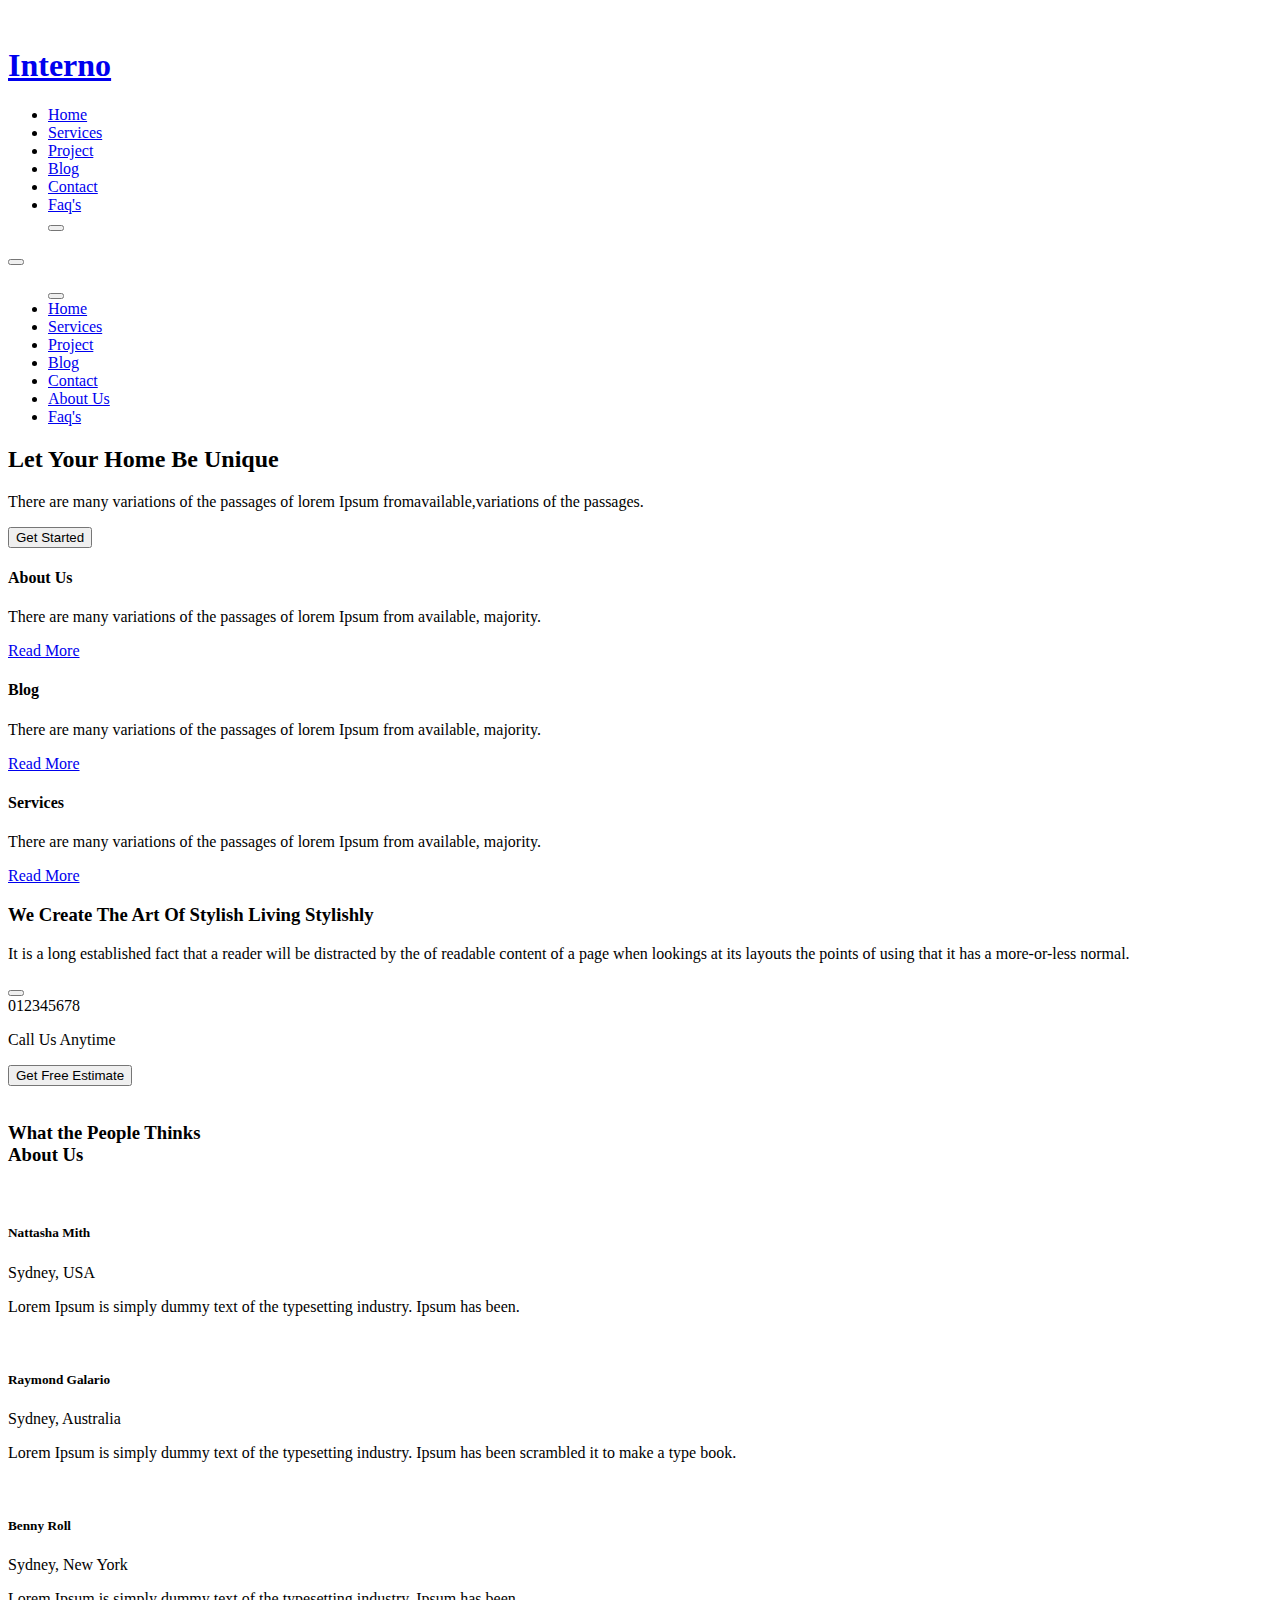
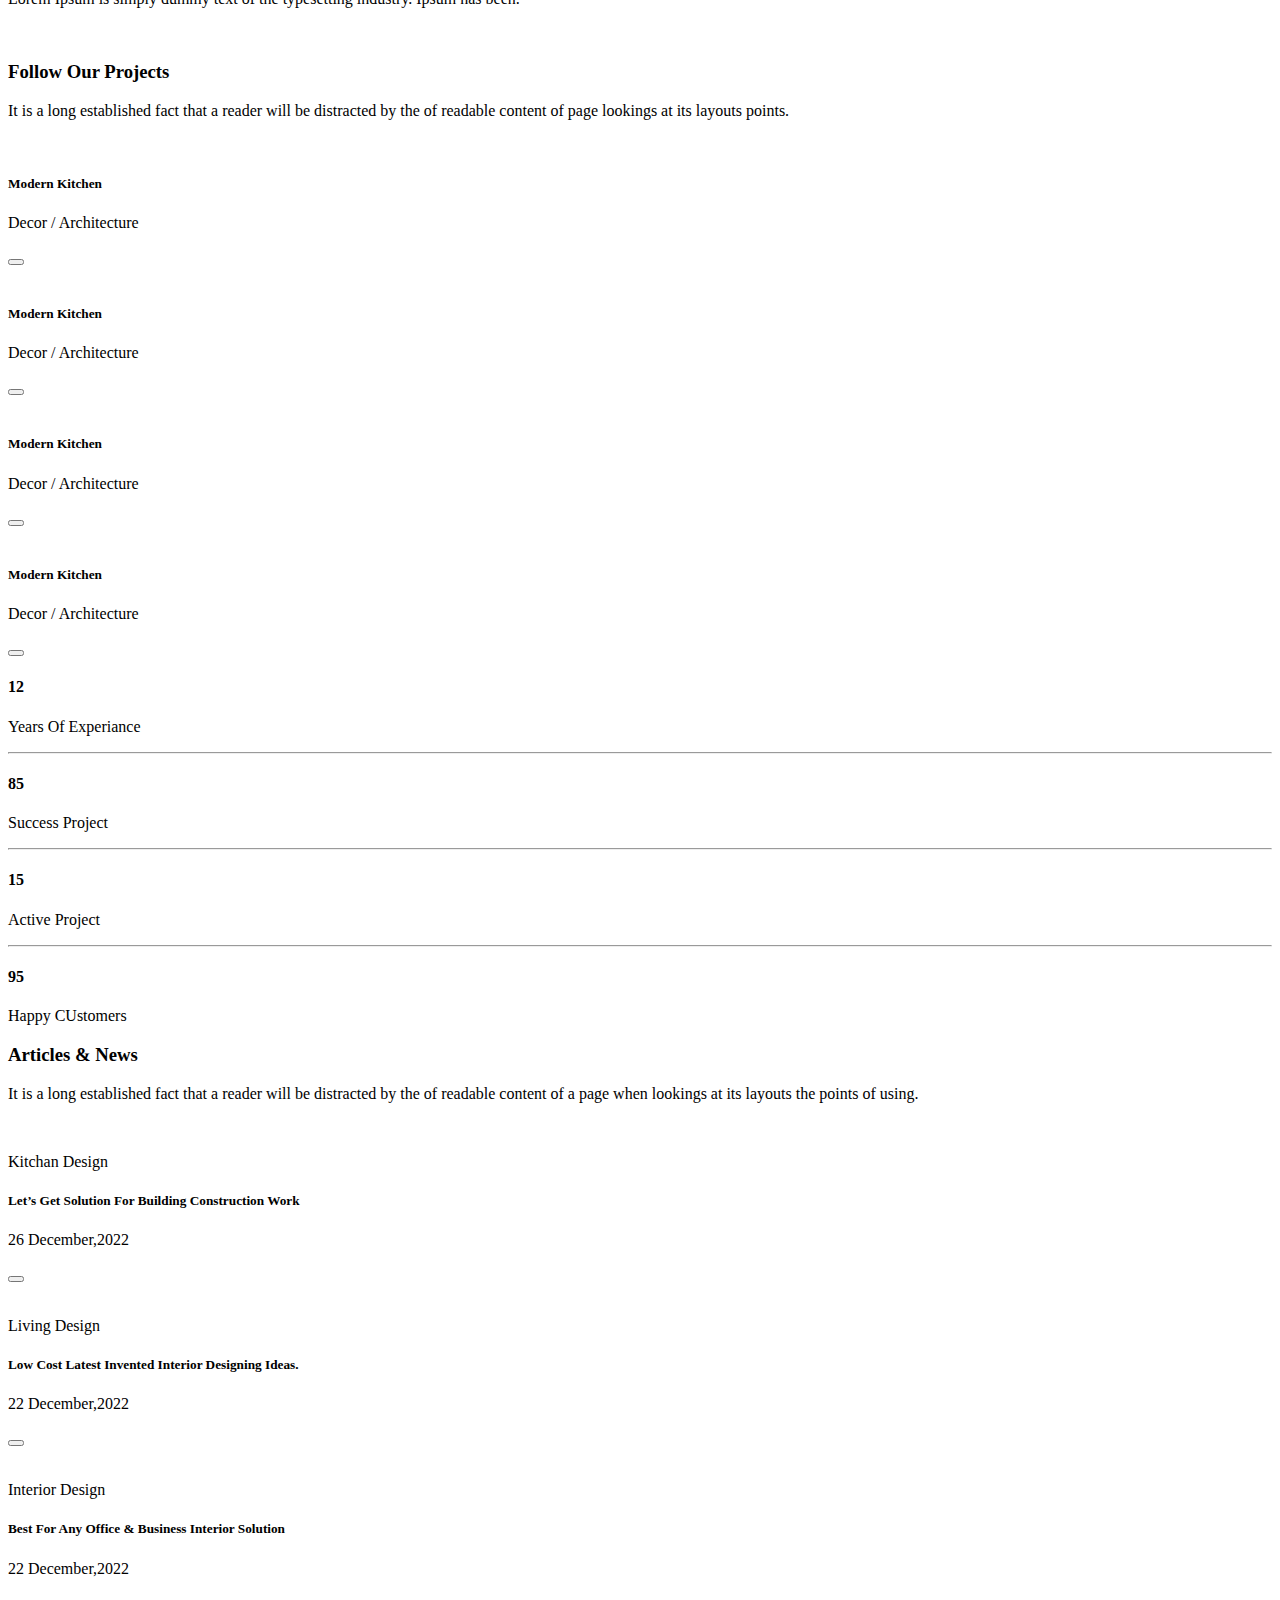
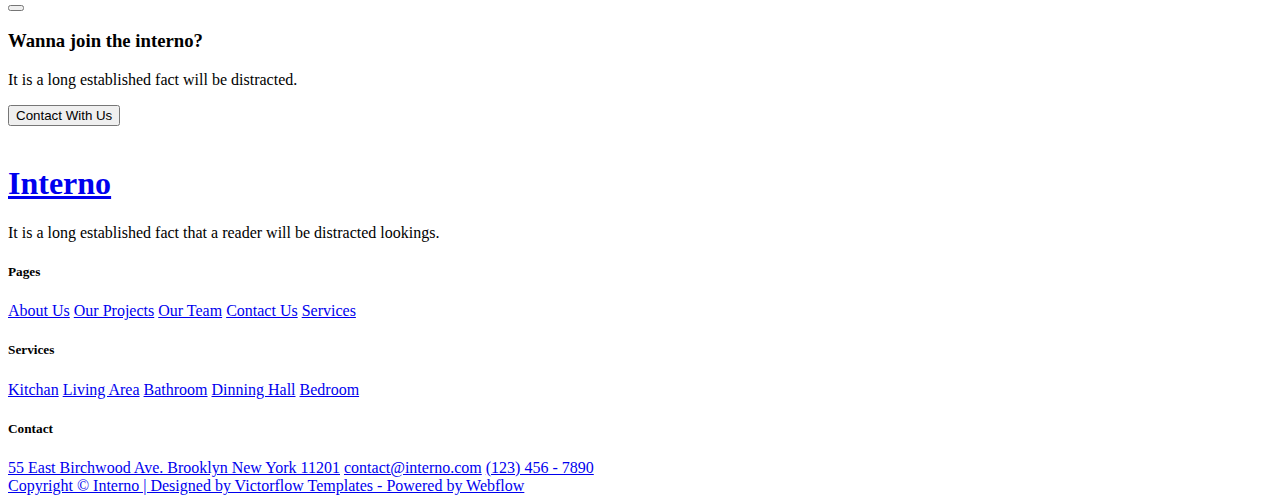
==== commit 6bd5927c: "Add files via upload" ====
--- a/index.html
+++ b/index.html
@@ -14,6 +14,11 @@
     <link href="https://fonts.googleapis.com/css2?family=Jost&display=swap" rel="stylesheet">
 </head>
 <body>
+    <div class="background">
+        <div class="background_line"></div>
+        <div class="background_line"></div>
+        <div class="background_line"></div>
+    </div>
     <nav class="menu">
         <div class="logo">
             <a href="#">
@@ -23,11 +28,11 @@
         </div>
         <ul class="nav_items">
             <li><a href="#">Home</a></li>
-            <li><a href="#">Pages</a></li>
             <li><a href="services.html">Services</a></li>
             <li><a href="project.html">Project</a></li>
             <li><a href="blog.html">Blog</a></li>
-            <li><a href="#">Contact</a></li>
+            <li><a href="contact-us.html">Contact</a></li>
+            <li><a href="faq.html">Faq's</a></li>
             <button class="search" onclick="search()"><i class="fa-regular fa-magnifying-glass"></i></button>
         </ul>
         <button class="menu_flex" onclick="menuFlex()">
@@ -40,12 +45,12 @@
                 <i class="fa-solid fa-xmark"></i>
             </button>
             <li><a href="#">Home</a></li>
-            <li><a href="#">Pages</a></li>
             <li><a href="services.html">Services</a></li>
             <li><a href="project.html">Project</a></li>
             <li><a href="blog.html">Blog</a></li>
-            <li><a href="#">Contact</a></li>
+            <li><a href="contact-us.html">Contact</a></li>
             <li><a href="about.html">About Us</a></li>
+            <li><a href="faq.html">Faq's</a></li>
         </ul>
     </nav>
     <header class="header">
@@ -63,30 +68,30 @@
             <div class="projects_head_list">
                 <div class="projects_head_line">
                     <div class="projects_head_card">
-                        <h4 class="h4">Project Plan</h4>
+                        <h4 class="h4">About Us</h4>
                         <p class="p2">There are many variations of the passages of lorem Ipsum from 
                             available, majority.
                         </p>
                         <div class="read_more_div">
-                            <a href="#">Read More <i class="fa_arrow_right fa-light fa-arrow-right"></i></a>
+                            <a href="about.html">Read More <i class="fa_arrow_right fa-light fa-arrow-right"></i></a>
                         </div>
                     </div>
                     <div class="projects_head_card">
-                        <h4 class="h4">Interior Work</h4>
+                        <h4 class="h4">Blog</h4>
                         <p class="p2">There are many variations of the passages of lorem Ipsum from 
                             available, majority.
                         </p>
                         <div class="read_more_div">
-                            <a href="#">Read More <i class="fa_arrow_right fa-light fa-arrow-right"></i></a>
+                            <a href="blog.html">Read More <i class="fa_arrow_right fa-light fa-arrow-right"></i></a>
                         </div>
                     </div>
                     <div class="projects_head_card">
-                        <h4 class="h4">Realization</h4>
+                        <h4 class="h4">Services</h4>
                         <p class="p2">There are many variations of the passages of lorem Ipsum from 
                             available, majority.
                         </p>
                         <div class="read_more_div">
-                            <a href="#">Read More <i class="fa_arrow_right fa-light fa-arrow-right"></i></a>
+                            <a href="services.html">Read More <i class="fa_arrow_right fa-light fa-arrow-right"></i></a>
                         </div>
                     </div>
                 </div>
@@ -111,7 +116,7 @@
                                 <p class="p1">Call Us Anytime</p>
                             </div>
                         </div>
-                        <button class="large_btn" onclick="get_started()">
+                        <button class="large_btn" onclick="getEstimate()">
                             Get Free Estimate
                             <i class="fa_arrow_right fa-light fa-arrow-right"></i>
                         </button>
@@ -133,7 +138,7 @@
                                 <p class="people_info_p">Sydney, USA</p>
                             </div>
                         </div>
-                        <p>Lorem Ipsum is simply dummy 
+                        <p class="p1">Lorem Ipsum is simply dummy 
                             text of the typesetting industry. 
                             Ipsum has been.</p>
                     </div>
@@ -145,7 +150,7 @@
                                 <p class="people_info_p">Sydney, Australia</p>
                             </div>
                         </div>
-                        <p>Lorem Ipsum is simply dummy 
+                        <p class="p1">Lorem Ipsum is simply dummy 
                             text of the typesetting industry. 
                             Ipsum has been scrambled it 
                             to make a type book.</p>
@@ -158,7 +163,7 @@
                                 <p class="people_info_p">Sydney, New York</p>
                             </div>
                         </div>
-                        <p>Lorem Ipsum is simply dummy 
+                        <p class="p1">Lorem Ipsum is simply dummy 
                             text of the typesetting industry. 
                             Ipsum has been.</p>
                     </div>
@@ -277,7 +282,7 @@
                                 </h5>
                                 <div class="articles_news_bottom">
                                     <p class="small_p">26 December,2022 </p>
-                                    <button class="news_btn">
+                                    <button class="news_btn" onclick="goToBlogDetails()">
                                         <i class="fa-solid fa-chevron-right"></i>
                                     </button>
                                 </div>
@@ -297,7 +302,7 @@
                             
                                 <div class="articles_news_bottom">
                                     <p class="small_p">22 December,2022 </p>
-                                    <button class="news_btn">
+                                    <button class="news_btn" onclick="goToBlogDetails()">
                                         <i class="fa-solid fa-chevron-right"></i>
                                     </button>
                                 </div>
@@ -316,7 +321,7 @@
                                 </h5>
                                 <div class="articles_news_bottom">
                                     <p class="small_p">22 December,2022 </p>
-                                    <button class="news_btn">
+                                    <button class="news_btn" onclick="goToBlogDetails()">
                                         <i class="fa-solid fa-chevron-right"></i>
                                     </button>
                                 </div>
@@ -355,8 +360,8 @@
                 <h5 class="info_h5">Pages</h5>
                 <a href="about.html">About Us</a>
                 <a href="project.html">Our Projects</a>
-                <a href="#">Our Team</a>
-                <a href="#">Contact Us</a>
+                <a href="team.html">Our Team</a>
+                <a href="contact-us.html">Contact Us</a>
                 <a href="services.html">Services</a>
             </div>
             <div class="foot_info">
@@ -378,7 +383,7 @@
     <div class="foot_bottom">
         <a class="a_foot" href="#">Copyright © Interno | Designed by Victorflow Templates - Powered by Webflow</a>
     </div>
-
+    
     <script src="js/script.js"></script>
 </body>
 </html>